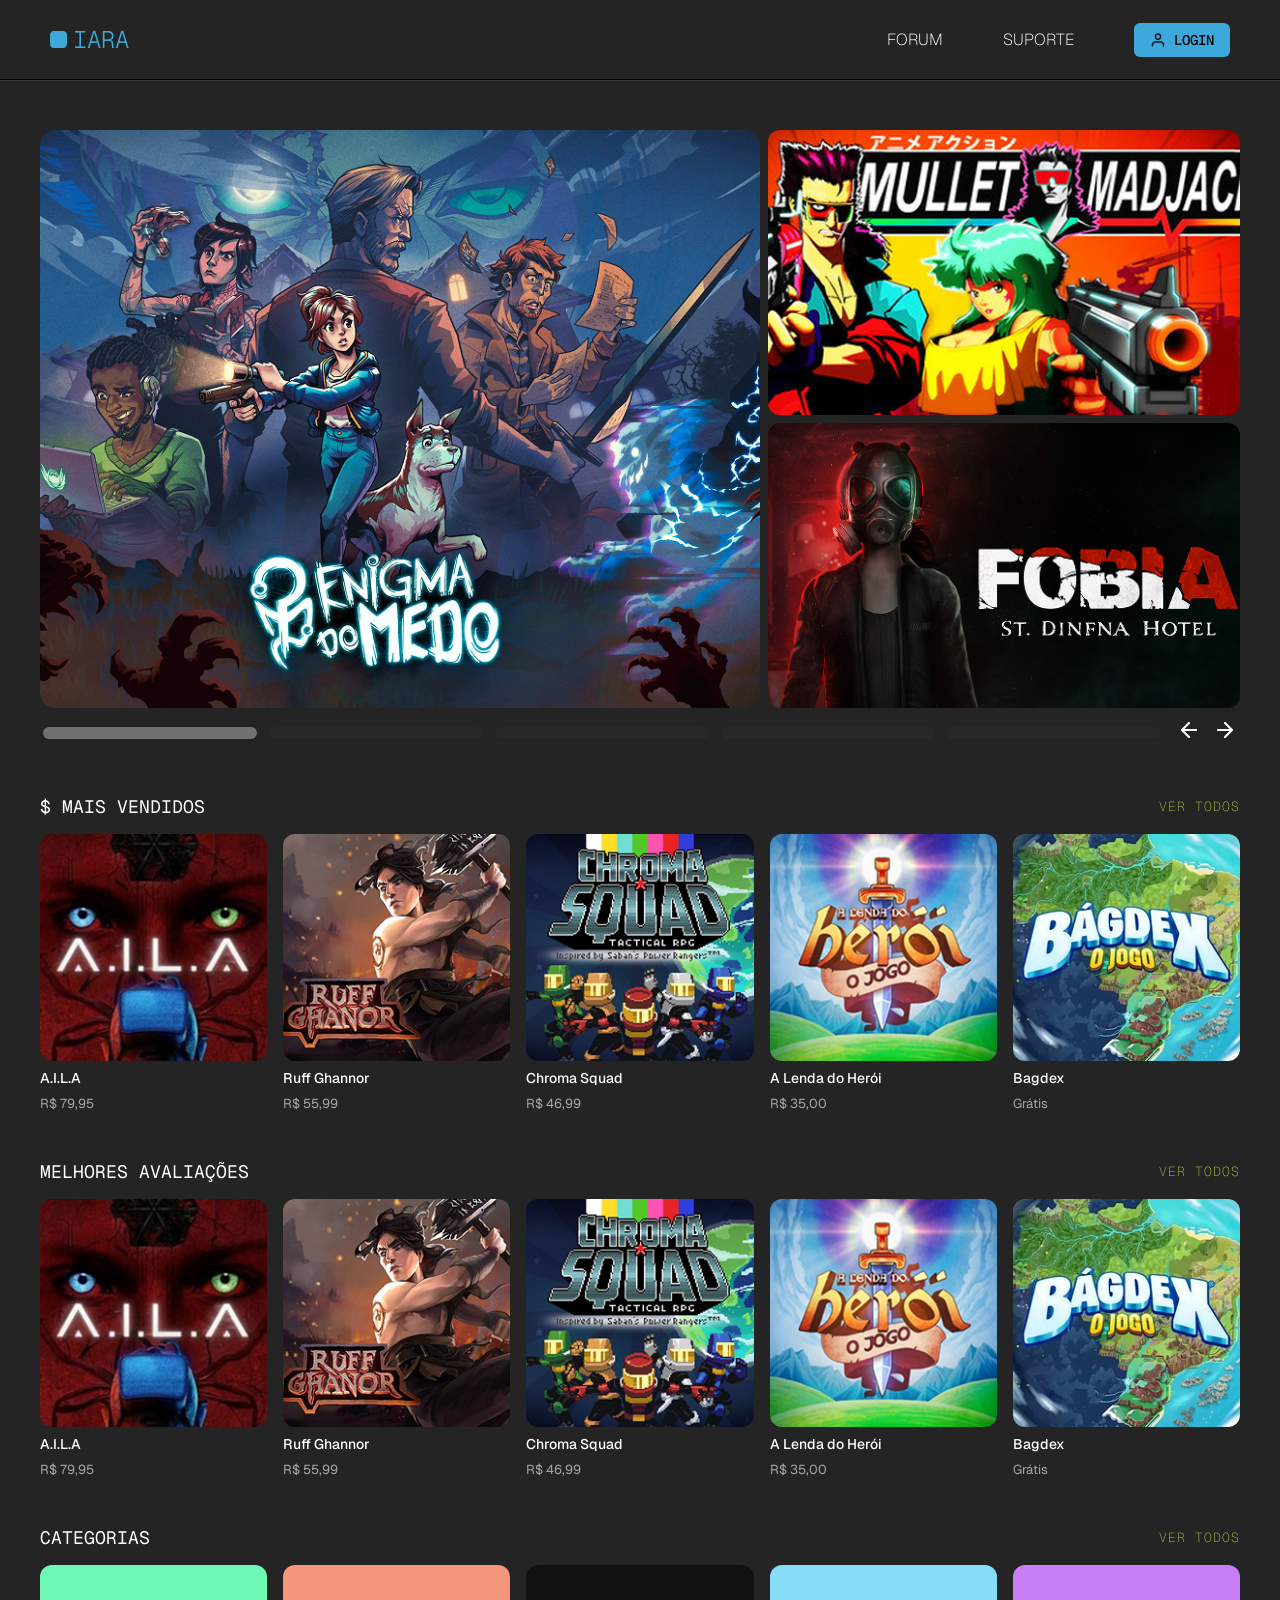
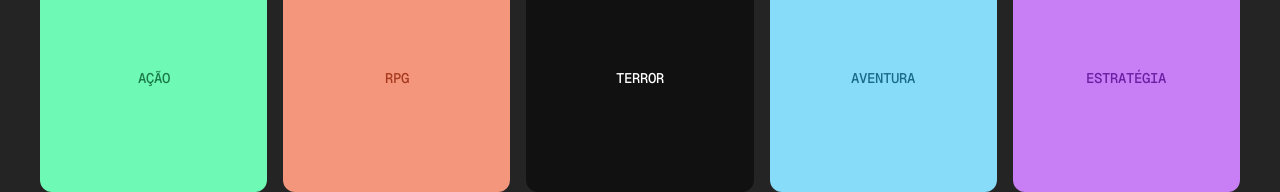
==== IARA Games/index.html @ 6a042111 "entrega fase 1" ====
<!DOCTYPE html>
<html lang="en">
<head>
    <meta charset="UTF-8">
    <meta name="viewport" content="width=device-width, initial-scale=1.0">
    
    <link rel="preconnect" href="https://fonts.googleapis.com">
    <link rel="preconnect" href="https://fonts.gstatic.com" crossorigin>
    <link href="https://fonts.googleapis.com/css2?family=Geist+Mono:wght@100..900&family=Geist:wght@100..900&display=swap" rel="stylesheet">

    <link rel="stylesheet" href="./style.css">

    <title>Iara Games</title>
</head>
<body>  
    <header class="header">
        <div class="logo">
            <img src="./images/logo-iara-v1.png" alt="Logo Iara Games">
            <h1>IARA</h1>
        </div>
            
        <div class="links">
        <a href="./em-construcao.html">Forum</a>
        <a href="./em-construcao.html">Suporte</a>
        <a href="./em-construcao.html" class="btn-login">
            <img src="./images/icons/icon-user.png" alt="Login">
            Login
        </a>
</div>
    </header>
    
    <div class="hero-banner">
        <img src="./images/image50.png" alt="Enigma do Medo" class="hero-main">

        <div class="hero-side">
            <img src="./images/image25-1.png" alt="Mullet MadJack" class="hero-thumb">
            <img src="./images/image25-2.png.png" alt="Fobia - St. Dinfna Hotel" class="hero-thumb">
        </div>
    </div>

    <div class="banner-pagination">
        <div class="pagination-bar">
            <span class="bar-segment active"></span>
            <span class="bar-segment"></span>
            <span class="bar-segment"></span>
            <span class="bar-segment"></span>
            <span class="bar-segment"></span>
        </div>
        <div class="pagination-arrows">
            <button class="arrow">
                <img src="./images/icons/arrow_left.png" alt="Anterior">
            </button>
            <button class="arrow">
                <img src="./images/icons/arrow_right.png" alt="Próximo">
            </button>
        </div>
    </div>

    <section class="section-games">
        <div class="section-header">
            <h2 class="section-title">$ MAIS VENDIDOS</h2>
            <a href="./em-construcao.html" class="section-link">VER TODOS</a>
        </div>

        <div class="games-list">
            <div class="game-card">
                <img src="./images/aila.png" alt="A.I.L.A">
                <span class="game-name">A.I.L.A</span>
                <span class="game-price">R$ 79,95</span>
            </div>
            <div class="game-card">
                <img src="./images/ruff-ghannor.png" alt="Ruff Ghannor">
                <span class="game-name">Ruff Ghannor</span>
                <span class="game-price">R$ 55,99</span>
            </div>
            <div class="game-card">
                <img src="./images/chroma-squad.png" alt="Chroma Squad">
                <span class="game-name">Chroma Squad</span>
                <span class="game-price">R$ 46,99</span>
            </div>
            <div class="game-card">
                <img src="./images/lenda-heroi.png" alt="A Lenda do Herói">
                <span class="game-name">A Lenda do Herói</span>
                <span class="game-price">R$ 35,00</span>
            </div>
            <div class="game-card">
                <img src="./images/bagdex.png" alt="Bagdex">
                <span class="game-name">Bagdex</span>
                <span class="game-price">Grátis</span>
            </div>
        </div>
    </section>

    <section class="section-games">
        <div class="section-header">
            <h2 class="section-title">MELHORES AVALIAÇÕES</h2>
            <a href="./em-construcao.html" class="section-link">VER TODOS</a>
        </div>

        <div class="games-list">
            <div class="game-card">
                <img src="./images/aila.png" alt="A.I.L.A">
                <span class="game-name">A.I.L.A</span>
                <span class="game-price">R$ 79,95</span>
            </div>
            <div class="game-card">
                <img src="./images/ruff-ghannor.png" alt="Ruff Ghannor">
                <span class="game-name">Ruff Ghannor</span>
                <span class="game-price">R$ 55,99</span>
            </div>
            <div class="game-card">
                <img src="./images/chroma-squad.png" alt="Chroma Squad">
                <span class="game-name">Chroma Squad</span>
                <span class="game-price">R$ 46,99</span>
            </div>
            <div class="game-card">
                <img src="./images/lenda-heroi.png" alt="A Lenda do Herói">
                <span class="game-name">A Lenda do Herói</span>
                <span class="game-price">R$ 35,00</span>
            </div>
            <div class="game-card">
                <img src="./images/bagdex.png" alt="Bagdex">
                <span class="game-name">Bagdex</span>
                <span class="game-price">Grátis</span>
            </div>
        </div>
    </section>

    <section class="section-games section-categories">
    <div class="section-header">
        <h2 class="section-title">CATEGORIAS</h2>
        <a href="./em-construcao.html" class="section-link">VER TODOS</a>
    </div>

    <div class="games-list">
        <div class="category-card" style="background-color: #6EFAB4;">
            <span style="color: #1A7A4A;">AÇÃO</span>
        </div>
        <div class="category-card" style="background-color: #F4967C;">
            <span style="color: #A63A1E;">RPG</span>
        </div>
        <div class="category-card" style="background-color: #111111;">
            <span style="color: #ffffff;">TERROR</span>
        </div>
        <div class="category-card" style="background-color: #87DCFA;">
            <span style="color: #1A6A8A;">AVENTURA</span>
        </div>
        <div class="category-card" style="background-color: #C87EF5;">
            <span style="color: #6A1FA3;">ESTRATÉGIA</span>
        </div>
    </div>
</section>
</body>
</html>
---- IARA Games/style.css ----
:root {
    --color-background:#242424;
    --color-text:#ffffff;
    --color-iara-blue:#3EA8DA;
    --color-iara-yellow:#E2FD4A;
}

/* reset */
* {
    margin: 0;
    padding: 0;
    box-sizing: border-box;
    font-family: "Geist", sans-serif;
    background-color: var(--color-background);
}

button {
    all: unset;
    cursor: pointer;
}
h1, h2, h3, h4{
    font-family: "Geist Mono", monospace;
    font-weight: 300;
}

a {
    text-decoration: none;
    color: var(--color-text);
    text-transform: uppercase;
    font-weight: 200;
}

ul, ol {list-style: none;}

.header{
    height: 80px;
    width: 100%;
    display: flex;
    align-items: center;
    justify-content: space-between;
    padding-inline: 50px;
    border-bottom: 1px solid #000;
    box-shadow: 0 1px 0 0 rgba(255, 255, 255, 0.1);
    z-index: 1;
    position: relative;
}

.logo {
    display: flex;
    align-items: center;
    justify-content: space-between;
    color: var(--color-iara-blue);
    font-size: 12px;
}

.logo img {
    padding-right: 6px;
}

.links {
    display: flex;
    align-items: center;
    gap: 60px; 
}

.btn-login {
    font-family: "Geist Mono", monospace;
    display: inline-flex;
    align-items: center;
    gap: 8px;
    background-color: var(--color-iara-blue);
    color: #000000;
    padding: 8px 16px;
    border-radius: 6px;
    font-size: 14px;
    font-weight: 500;
    text-transform: uppercase;
}

.btn-login img {
    background-color: transparent;
    width: 16px;
    height: 16px;
    display: block;
}

.hero-banner {
    width: 100%;
    max-width: 1200px;
    padding-top: 50px;
    margin: 0 auto;
    display: flex;
    justify-content: center;
    gap: 8px;
    padding-top: 50px;
}

.hero-main {
    width: 60%;
    object-fit: cover;
}

.hero-side {
    width: 40%;
    display: flex;
    flex-direction: column;
    gap: 8px;
}

.hero-thumb {
    width: 100%;
    height: 50%;
    object-fit: cover;
    border-radius: 12px;
}

.banner-pagination {
    width: 100%;
    max-width: 1200px;
    margin: 0 auto;
    display: flex;
    justify-content: center;
    margin-top: 10px;
}

.pagination-bar {
    display: flex;
    gap: 12px;
    align-items: center;
}

.bar-segment {
    width: 214px;
    height: 12px;
    border-radius: 58px;
    background-color: rgba(44, 44, 44, 0.58);
}

.bar-segment.active {
    background-color: #717171;
}

.pagination-arrows {
    padding-left: 16px;
    display: flex;
    gap: 12px;
}

.section-games {
    width: 100%;
    max-width: 1200px;
    margin: 48px auto 0;
}

.section-header {
    display: flex;
    align-items: center;
    justify-content: space-between;
    margin-bottom: 16px;
}

.section-title {
    font-family: "Geist Mono", monospace;
    font-size: 18px;
    font-weight: 400;
    color: var(--color-text);
}

.section-link {
    font-family: "Geist Mono", monospace;
    font-weight: 100;
    font-size: 13px;
    letter-spacing: 1px;
    color: var(--color-iara-yellow);
    text-transform: uppercase;
}

.games-list {
    display: flex;
    gap: 16px;
}

.game-card {
    flex: 1;
    display: flex;
    flex-direction: column;
    gap: 8px;
    cursor: pointer;
}

.game-card img {
    width: 100%;
    aspect-ratio: 1/1; /* imagem quadrada */
    object-fit: cover;
    border-radius: 12px;
}

.game-name {
    font-size: 14px;
    color: var(--color-text);
    font-weight: 500;
}

.game-price {
    font-size: 13px;
    color: rgba(255, 255, 255, 0.6);
}

.category-card {
    flex: 1;
    aspect-ratio: 1/1;
    border-radius: 12px;
    display: flex;
    align-items: center;
    justify-content: center;
    cursor: pointer;
}

.category-card span {
    font-family: "Geist Mono", monospace;
    font-size: 14px;
    font-weight: 500;
    text-transform: uppercase;
    background-color: transparent; /* herda o fundo do card */
}
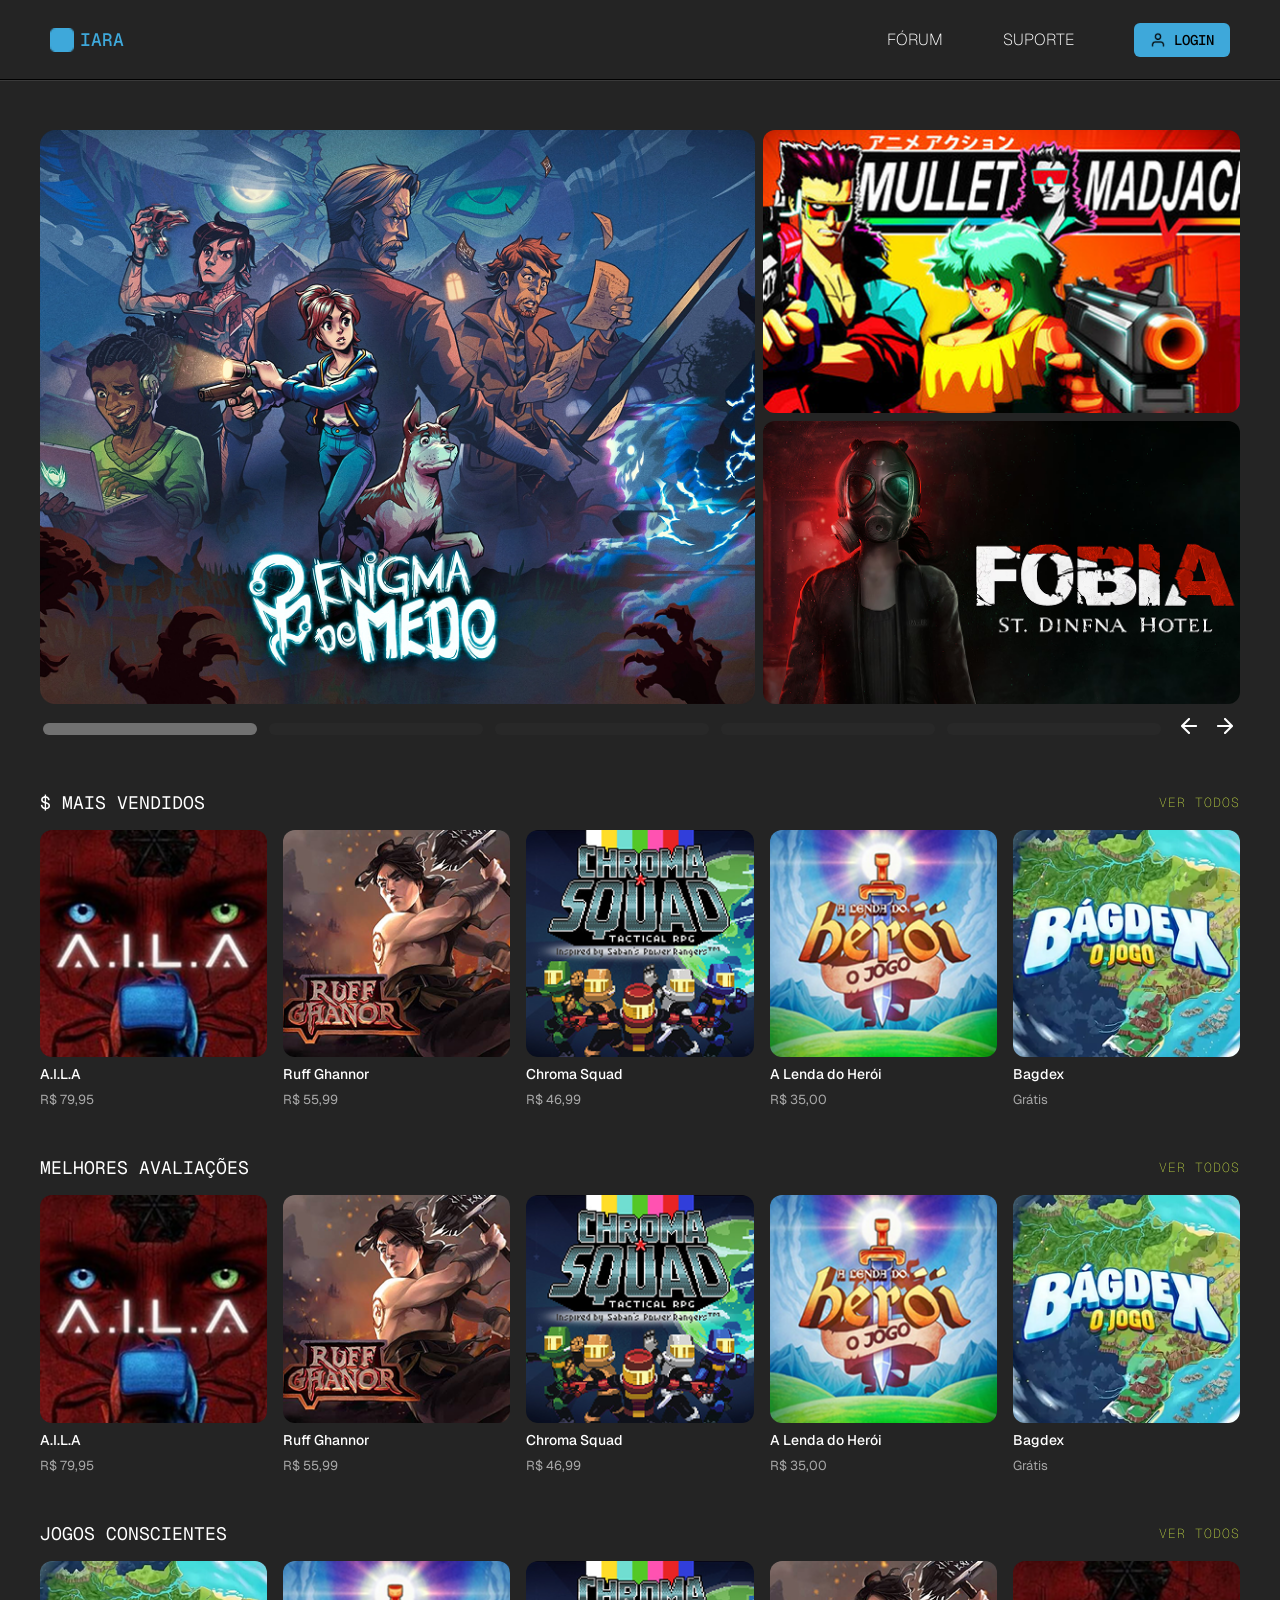
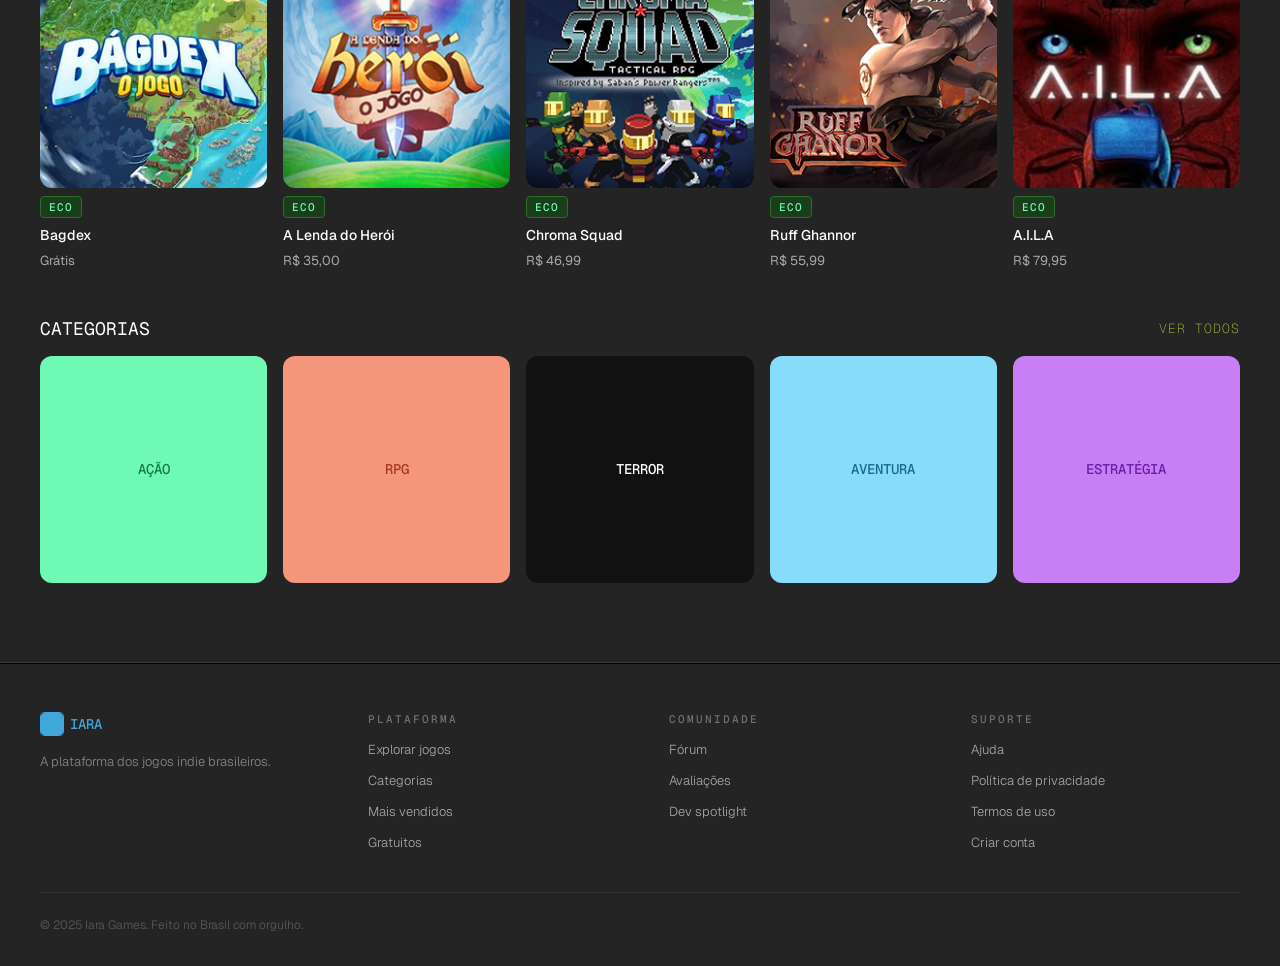
==== commit 06c3e37f: "Sprint 2" ====
--- a/IARA Games/index.html
+++ b/IARA Games/index.html
@@ -1,154 +1,305 @@
 <!DOCTYPE html>
-<html lang="en">
+<html lang="pt-BR">
 <head>
     <meta charset="UTF-8">
     <meta name="viewport" content="width=device-width, initial-scale=1.0">
-    
+    <meta name="description" content="Iara Games — plataforma de jogos indie brasileiros. Descubra, compre e apoie desenvolvedores nacionais.">
+
     <link rel="preconnect" href="https://fonts.googleapis.com">
     <link rel="preconnect" href="https://fonts.gstatic.com" crossorigin>
     <link href="https://fonts.googleapis.com/css2?family=Geist+Mono:wght@100..900&family=Geist:wght@100..900&display=swap" rel="stylesheet">
 
     <link rel="stylesheet" href="./style.css">
 
-    <title>Iara Games</title>
+    <title>Iara Games — Jogos Indie Brasileiros</title>
 </head>
-<body>  
-    <header class="header">
-        <div class="logo">
-            <img src="./images/logo-iara-v1.png" alt="Logo Iara Games">
-            <h1>IARA</h1>
+<body>
+
+    <!-- CABEÇALHO -->
+    <header class="header" role="banner">
+        <a href="./index.html" class="logo" aria-label="Iara Games — página inicial">
+            <img src="./images/logo-iara-v1.png" alt="Logo Iara Games" width="24" height="24">
+            <span>IARA</span>
+        </a>
+
+        <nav class="links" aria-label="Navegação principal">
+            <ul>
+                <li><a href="./em-construcao.html">Fórum</a></li>
+                <li><a href="./em-construcao.html">Suporte</a></li>
+            </ul>
+            <a href="./login.html" class="btn-login" aria-label="Fazer login ou criar conta">
+                <img src="./images/icons/icon-user.png" alt="" aria-hidden="true" width="16" height="16">
+                Login
+            </a>
+        </nav>
+    </header>
+
+    <!-- CONTEÚDO PRINCIPAL -->
+    <main id="conteudo-principal">
+
+        <!-- BANNER HERO -->
+        <section class="hero-banner" aria-label="Jogos em destaque">
+            <figure class="hero-main">
+                <img src="./images/image50.png" alt="O Enigma do Medo — jogo de aventura e mistério brasileiro">
+            </figure>
+
+            <div class="hero-side" role="group" aria-label="Outros destaques">
+                <figure class="hero-thumb-wrapper">
+                    <img src="./images/image25-1.png" alt="Mullet MadJack — jogo de ação estilo anime" class="hero-thumb">
+                </figure>
+                <figure class="hero-thumb-wrapper">
+                    <img src="./images/fobia.png" alt="Fobia St. Dinfna Hotel — terror psicológico brasileiro" class="hero-thumb">
+                </figure>
+            </div>
+        </section>
+
+        <!-- PAGINAÇÃO DO BANNER -->
+        <div class="banner-pagination" role="group" aria-label="Navegação do banner">
+            <div class="pagination-bar" role="tablist" aria-label="Slides do banner">
+                <span class="bar-segment active" role="tab" aria-selected="true" aria-label="Slide 1"></span>
+                <span class="bar-segment" role="tab" aria-selected="false" aria-label="Slide 2"></span>
+                <span class="bar-segment" role="tab" aria-selected="false" aria-label="Slide 3"></span>
+                <span class="bar-segment" role="tab" aria-selected="false" aria-label="Slide 4"></span>
+                <span class="bar-segment" role="tab" aria-selected="false" aria-label="Slide 5"></span>
+            </div>
+            <div class="pagination-arrows">
+                <button class="arrow" aria-label="Slide anterior">
+                    <img src="./images/icons/arrow_left.png" alt="" aria-hidden="true">
+                </button>
+                <button class="arrow" aria-label="Próximo slide">
+                    <img src="./images/icons/arrow_right.png" alt="" aria-hidden="true">
+                </button>
+            </div>
         </div>
-            
-        <div class="links">
-        <a href="./em-construcao.html">Forum</a>
-        <a href="./em-construcao.html">Suporte</a>
-        <a href="./em-construcao.html" class="btn-login">
-            <img src="./images/icons/icon-user.png" alt="Login">
-            Login
-        </a>
-</div>
-    </header>
-    
-    <div class="hero-banner">
-        <img src="./images/image50.png" alt="Enigma do Medo" class="hero-main">
-
-        <div class="hero-side">
-            <img src="./images/image25-1.png" alt="Mullet MadJack" class="hero-thumb">
-            <img src="./images/image25-2.png.png" alt="Fobia - St. Dinfna Hotel" class="hero-thumb">
+
+        <!-- SEÇÃO: MAIS VENDIDOS -->
+        <section class="section-games" aria-labelledby="titulo-mais-vendidos">
+            <div class="section-header">
+                <h2 class="section-title" id="titulo-mais-vendidos">$ MAIS VENDIDOS</h2>
+                <a href="./em-construcao.html" class="section-link" aria-label="Ver todos os jogos mais vendidos">VER TODOS</a>
+            </div>
+
+            <ul class="games-list" role="list">
+                <li class="game-card">
+                    <a href="./em-construcao.html" aria-label="A.I.L.A — R$ 79,95">
+                        <img src="./images/aila.png" alt="Capa do jogo A.I.L.A">
+                        <span class="game-name">A.I.L.A</span>
+                        <span class="game-price">R$ 79,95</span>
+                    </a>
+                </li>
+                <li class="game-card">
+                    <a href="./em-construcao.html" aria-label="Ruff Ghannor — R$ 55,99">
+                        <img src="./images/ruff-ghannor.png" alt="Capa do jogo Ruff Ghannor">
+                        <span class="game-name">Ruff Ghannor</span>
+                        <span class="game-price">R$ 55,99</span>
+                    </a>
+                </li>
+                <li class="game-card">
+                    <a href="./em-construcao.html" aria-label="Chroma Squad — R$ 46,99">
+                        <img src="./images/chroma-squad.png" alt="Capa do jogo Chroma Squad">
+                        <span class="game-name">Chroma Squad</span>
+                        <span class="game-price">R$ 46,99</span>
+                    </a>
+                </li>
+                <li class="game-card">
+                    <a href="./em-construcao.html" aria-label="A Lenda do Herói — R$ 35,00">
+                        <img src="./images/lenda-heroi.png" alt="Capa do jogo A Lenda do Herói">
+                        <span class="game-name">A Lenda do Herói</span>
+                        <span class="game-price">R$ 35,00</span>
+                    </a>
+                </li>
+                <li class="game-card">
+                    <a href="./em-construcao.html" aria-label="Bagdex — Grátis">
+                        <img src="./images/bagdex.png" alt="Capa do jogo Bagdex">
+                        <span class="game-name">Bagdex</span>
+                        <span class="game-price">Grátis</span>
+                    </a>
+                </li>
+            </ul>
+        </section>
+
+        <!-- SEÇÃO: MELHORES AVALIAÇÕES -->
+        <section class="section-games" aria-labelledby="titulo-melhores">
+            <div class="section-header">
+                <h2 class="section-title" id="titulo-melhores">MELHORES AVALIAÇÕES</h2>
+                <a href="./em-construcao.html" class="section-link" aria-label="Ver todos os jogos com melhores avaliações">VER TODOS</a>
+            </div>
+
+            <ul class="games-list" role="list">
+                <li class="game-card">
+                    <a href="./em-construcao.html" aria-label="A.I.L.A — R$ 79,95">
+                        <img src="./images/aila.png" alt="Capa do jogo A.I.L.A">
+                        <span class="game-name">A.I.L.A</span>
+                        <span class="game-price">R$ 79,95</span>
+                    </a>
+                </li>
+                <li class="game-card">
+                    <a href="./em-construcao.html" aria-label="Ruff Ghannor — R$ 55,99">
+                        <img src="./images/ruff-ghannor.png" alt="Capa do jogo Ruff Ghannor">
+                        <span class="game-name">Ruff Ghannor</span>
+                        <span class="game-price">R$ 55,99</span>
+                    </a>
+                </li>
+                <li class="game-card">
+                    <a href="./em-construcao.html" aria-label="Chroma Squad — R$ 46,99">
+                        <img src="./images/chroma-squad.png" alt="Capa do jogo Chroma Squad">
+                        <span class="game-name">Chroma Squad</span>
+                        <span class="game-price">R$ 46,99</span>
+                    </a>
+                </li>
+                <li class="game-card">
+                    <a href="./em-construcao.html" aria-label="A Lenda do Herói — R$ 35,00">
+                        <img src="./images/lenda-heroi.png" alt="Capa do jogo A Lenda do Herói">
+                        <span class="game-name">A Lenda do Herói</span>
+                        <span class="game-price">R$ 35,00</span>
+                    </a>
+                </li>
+                <li class="game-card">
+                    <a href="./em-construcao.html" aria-label="Bagdex — Grátis">
+                        <img src="./images/bagdex.png" alt="Capa do jogo Bagdex">
+                        <span class="game-name">Bagdex</span>
+                        <span class="game-price">Grátis</span>
+                    </a>
+                </li>
+            </ul>
+        </section>
+
+        <!-- SEÇÃO: JOGOS CONSCIENTES -->
+        <section class="section-games" aria-labelledby="titulo-conscientes">
+            <div class="section-header">
+                <h2 class="section-title" id="titulo-conscientes">JOGOS CONSCIENTES</h2>
+                <a href="./em-construcao.html" class="section-link" aria-label="Ver todos os jogos conscientes">VER TODOS</a>
+            </div>
+
+            <ul class="games-list" role="list">
+                <li class="game-card">
+                    <a href="./em-construcao.html" aria-label="Bagdex — Grátis">
+                        <img src="./images/bagdex.png" alt="Capa do jogo Bagdex">
+                        <span class="eco-badge" aria-label="Jogo com temática ambiental">Eco</span>
+                        <span class="game-name">Bagdex</span>
+                        <span class="game-price">Grátis</span>
+                    </a>
+                </li>
+                <li class="game-card">
+                    <a href="./em-construcao.html" aria-label="A Lenda do Herói — R$ 35,00">
+                        <img src="./images/lenda-heroi.png" alt="Capa do jogo A Lenda do Herói">
+                        <span class="eco-badge" aria-label="Jogo com temática ambiental">Eco</span>
+                        <span class="game-name">A Lenda do Herói</span>
+                        <span class="game-price">R$ 35,00</span>
+                    </a>
+                </li>
+                <li class="game-card">
+                    <a href="./em-construcao.html" aria-label="Chroma Squad — R$ 46,99">
+                        <img src="./images/chroma-squad.png" alt="Capa do jogo Chroma Squad">
+                        <span class="eco-badge" aria-label="Jogo com temática ambiental">Eco</span>
+                        <span class="game-name">Chroma Squad</span>
+                        <span class="game-price">R$ 46,99</span>
+                    </a>
+                </li>
+                <li class="game-card">
+                    <a href="./em-construcao.html" aria-label="Ruff Ghannor — R$ 55,99">
+                        <img src="./images/ruff-ghannor.png" alt="Capa do jogo Ruff Ghannor">
+                        <span class="eco-badge" aria-label="Jogo com temática ambiental">Eco</span>
+                        <span class="game-name">Ruff Ghannor</span>
+                        <span class="game-price">R$ 55,99</span>
+                    </a>
+                </li>
+                <li class="game-card">
+                    <a href="./em-construcao.html" aria-label="A.I.L.A — R$ 79,95">
+                        <img src="./images/aila.png" alt="Capa do jogo A.I.L.A">
+                        <span class="eco-badge" aria-label="Jogo com temática ambiental">Eco</span>
+                        <span class="game-name">A.I.L.A</span>
+                        <span class="game-price">R$ 79,95</span>
+                    </a>
+                </li>
+            </ul>
+        </section>
+
+        <!-- SEÇÃO: CATEGORIAS -->
+        <section class="section-games section-categories" aria-labelledby="titulo-categorias">
+            <div class="section-header">
+                <h2 class="section-title" id="titulo-categorias">CATEGORIAS</h2>
+                <a href="./em-construcao.html" class="section-link" aria-label="Ver todas as categorias">VER TODOS</a>
+            </div>
+
+            <ul class="games-list" role="list">
+                <li class="category-card" style="background-color: #6EFAB4;">
+                    <a href="./em-construcao.html" aria-label="Jogos de Ação">
+                        <span style="color: #1A7A4A;">AÇÃO</span>
+                    </a>
+                </li>
+                <li class="category-card" style="background-color: #F4967C;">
+                    <a href="./em-construcao.html" aria-label="Jogos de RPG">
+                        <span style="color: #A63A1E;">RPG</span>
+                    </a>
+                </li>
+                <li class="category-card" style="background-color: #111111;">
+                    <a href="./em-construcao.html" aria-label="Jogos de Terror">
+                        <span style="color: #ffffff;">TERROR</span>
+                    </a>
+                </li>
+                <li class="category-card" style="background-color: #87DCFA;">
+                    <a href="./em-construcao.html" aria-label="Jogos de Aventura">
+                        <span style="color: #1A6A8A;">AVENTURA</span>
+                    </a>
+                </li>
+                <li class="category-card" style="background-color: #C87EF5;">
+                    <a href="./em-construcao.html" aria-label="Jogos de Estratégia">
+                        <span style="color: #6A1FA3;">ESTRATÉGIA</span>
+                    </a>
+                </li>
+            </ul>
+        </section>
+
+    </main>
+
+    <!-- RODAPÉ -->
+    <footer class="footer" role="contentinfo">
+        <div class="footer-inner">
+
+            <div class="footer-brand">
+                <a href="./index.html" class="logo footer-logo" aria-label="Iara Games — voltar ao início">
+                    <img src="./images/logo-iara-v1.png" alt="Logo Iara Games" width="24" height="24">
+                    <span>IARA</span>
+                </a>
+                <p class="footer-tagline">A plataforma dos jogos indie brasileiros.</p>
+            </div>
+
+            <nav class="footer-nav" aria-label="Links do rodapé">
+                <div class="footer-col">
+                    <h3 class="footer-col-title">Plataforma</h3>
+                    <ul>
+                        <li><a href="./em-construcao.html">Explorar jogos</a></li>
+                        <li><a href="./em-construcao.html">Categorias</a></li>
+                        <li><a href="./em-construcao.html">Mais vendidos</a></li>
+                        <li><a href="./em-construcao.html">Gratuitos</a></li>
+                    </ul>
+                </div>
+                <div class="footer-col">
+                    <h3 class="footer-col-title">Comunidade</h3>
+                    <ul>
+                        <li><a href="./em-construcao.html">Fórum</a></li>
+                        <li><a href="./em-construcao.html">Avaliações</a></li>
+                        <li><a href="./em-construcao.html">Dev spotlight</a></li>
+                    </ul>
+                </div>
+                <div class="footer-col">
+                    <h3 class="footer-col-title">Suporte</h3>
+                    <ul>
+                        <li><a href="./em-construcao.html">Ajuda</a></li>
+                        <li><a href="./em-construcao.html">Política de privacidade</a></li>
+                        <li><a href="./em-construcao.html">Termos de uso</a></li>
+                        <li><a href="./cadastro.html">Criar conta</a></li>
+                    </ul>
+                </div>
+            </nav>
+
         </div>
-    </div>
-
-    <div class="banner-pagination">
-        <div class="pagination-bar">
-            <span class="bar-segment active"></span>
-            <span class="bar-segment"></span>
-            <span class="bar-segment"></span>
-            <span class="bar-segment"></span>
-            <span class="bar-segment"></span>
+
+        <div class="footer-bottom">
+            <small>&copy; 2025 Iara Games. Feito no Brasil com orgulho.</small>
         </div>
-        <div class="pagination-arrows">
-            <button class="arrow">
-                <img src="./images/icons/arrow_left.png" alt="Anterior">
-            </button>
-            <button class="arrow">
-                <img src="./images/icons/arrow_right.png" alt="Próximo">
-            </button>
-        </div>
-    </div>
-
-    <section class="section-games">
-        <div class="section-header">
-            <h2 class="section-title">$ MAIS VENDIDOS</h2>
-            <a href="./em-construcao.html" class="section-link">VER TODOS</a>
-        </div>
-
-        <div class="games-list">
-            <div class="game-card">
-                <img src="./images/aila.png" alt="A.I.L.A">
-                <span class="game-name">A.I.L.A</span>
-                <span class="game-price">R$ 79,95</span>
-            </div>
-            <div class="game-card">
-                <img src="./images/ruff-ghannor.png" alt="Ruff Ghannor">
-                <span class="game-name">Ruff Ghannor</span>
-                <span class="game-price">R$ 55,99</span>
-            </div>
-            <div class="game-card">
-                <img src="./images/chroma-squad.png" alt="Chroma Squad">
-                <span class="game-name">Chroma Squad</span>
-                <span class="game-price">R$ 46,99</span>
-            </div>
-            <div class="game-card">
-                <img src="./images/lenda-heroi.png" alt="A Lenda do Herói">
-                <span class="game-name">A Lenda do Herói</span>
-                <span class="game-price">R$ 35,00</span>
-            </div>
-            <div class="game-card">
-                <img src="./images/bagdex.png" alt="Bagdex">
-                <span class="game-name">Bagdex</span>
-                <span class="game-price">Grátis</span>
-            </div>
-        </div>
-    </section>
-
-    <section class="section-games">
-        <div class="section-header">
-            <h2 class="section-title">MELHORES AVALIAÇÕES</h2>
-            <a href="./em-construcao.html" class="section-link">VER TODOS</a>
-        </div>
-
-        <div class="games-list">
-            <div class="game-card">
-                <img src="./images/aila.png" alt="A.I.L.A">
-                <span class="game-name">A.I.L.A</span>
-                <span class="game-price">R$ 79,95</span>
-            </div>
-            <div class="game-card">
-                <img src="./images/ruff-ghannor.png" alt="Ruff Ghannor">
-                <span class="game-name">Ruff Ghannor</span>
-                <span class="game-price">R$ 55,99</span>
-            </div>
-            <div class="game-card">
-                <img src="./images/chroma-squad.png" alt="Chroma Squad">
-                <span class="game-name">Chroma Squad</span>
-                <span class="game-price">R$ 46,99</span>
-            </div>
-            <div class="game-card">
-                <img src="./images/lenda-heroi.png" alt="A Lenda do Herói">
-                <span class="game-name">A Lenda do Herói</span>
-                <span class="game-price">R$ 35,00</span>
-            </div>
-            <div class="game-card">
-                <img src="./images/bagdex.png" alt="Bagdex">
-                <span class="game-name">Bagdex</span>
-                <span class="game-price">Grátis</span>
-            </div>
-        </div>
-    </section>
-
-    <section class="section-games section-categories">
-    <div class="section-header">
-        <h2 class="section-title">CATEGORIAS</h2>
-        <a href="./em-construcao.html" class="section-link">VER TODOS</a>
-    </div>
-
-    <div class="games-list">
-        <div class="category-card" style="background-color: #6EFAB4;">
-            <span style="color: #1A7A4A;">AÇÃO</span>
-        </div>
-        <div class="category-card" style="background-color: #F4967C;">
-            <span style="color: #A63A1E;">RPG</span>
-        </div>
-        <div class="category-card" style="background-color: #111111;">
-            <span style="color: #ffffff;">TERROR</span>
-        </div>
-        <div class="category-card" style="background-color: #87DCFA;">
-            <span style="color: #1A6A8A;">AVENTURA</span>
-        </div>
-        <div class="category-card" style="background-color: #C87EF5;">
-            <span style="color: #6A1FA3;">ESTRATÉGIA</span>
-        </div>
-    </div>
-</section>
+    </footer>
+
 </body>
-</html>+</html>
--- a/IARA Games/style.css
+++ b/IARA Games/style.css
@@ -1,8 +1,8 @@
 :root {
-    --color-background:#242424;
-    --color-text:#ffffff;
-    --color-iara-blue:#3EA8DA;
-    --color-iara-yellow:#E2FD4A;
+    --color-background: #242424;
+    --color-text: #ffffff;
+    --color-iara-blue: #3EA8DA;
+    --color-iara-yellow: #E2FD4A;
 }
 
 /* reset */
@@ -18,7 +18,8 @@
     all: unset;
     cursor: pointer;
 }
-h1, h2, h3, h4{
+
+h1, h2, h3, h4 {
     font-family: "Geist Mono", monospace;
     font-weight: 300;
 }
@@ -30,9 +31,12 @@
     font-weight: 200;
 }
 
-ul, ol {list-style: none;}
-
-.header{
+ul, ol {
+    list-style: none;
+}
+
+/* ─── HEADER ─── */
+.header {
     height: 80px;
     width: 100%;
     display: flex;
@@ -48,19 +52,31 @@
 .logo {
     display: flex;
     align-items: center;
-    justify-content: space-between;
+    gap: 6px;
     color: var(--color-iara-blue);
-    font-size: 12px;
+    font-family: "Geist Mono", monospace;
+    font-size: 18px;
+    text-transform: uppercase;
+    font-weight: 500;
 }
 
 .logo img {
-    padding-right: 6px;
+    background-color: transparent;
+}
+
+.logo span {
+    font-family: "Geist Mono", monospace;
 }
 
 .links {
     display: flex;
     align-items: center;
-    gap: 60px; 
+    gap: 60px;
+}
+
+.links ul {
+    display: flex;
+    gap: 60px;
 }
 
 .btn-login {
@@ -84,6 +100,7 @@
     display: block;
 }
 
+/* ─── HERO BANNER ─── */
 .hero-banner {
     width: 100%;
     max-width: 1200px;
@@ -92,12 +109,17 @@
     display: flex;
     justify-content: center;
     gap: 8px;
-    padding-top: 50px;
 }
 
 .hero-main {
     width: 60%;
+}
+
+.hero-main img {
+    width: 100%;
+    height: 100%;
     object-fit: cover;
+    display: block;
 }
 
 .hero-side {
@@ -107,20 +129,26 @@
     gap: 8px;
 }
 
+.hero-thumb-wrapper {
+    width: 100%;
+    height: 50%;
+}
+
 .hero-thumb {
     width: 100%;
-    height: 50%;
+    height: 100%;
     object-fit: cover;
     border-radius: 12px;
-}
-
+    display: block;
+}
+
+/* ─── PAGINAÇÃO ─── */
 .banner-pagination {
     width: 100%;
     max-width: 1200px;
-    margin: 0 auto;
+    margin: 10px auto 0;
     display: flex;
     justify-content: center;
-    margin-top: 10px;
 }
 
 .pagination-bar {
@@ -134,6 +162,7 @@
     height: 12px;
     border-radius: 58px;
     background-color: rgba(44, 44, 44, 0.58);
+    cursor: pointer;
 }
 
 .bar-segment.active {
@@ -146,6 +175,7 @@
     gap: 12px;
 }
 
+/* ─── SEÇÕES DE JOGOS ─── */
 .section-games {
     width: 100%;
     max-width: 1200px;
@@ -180,35 +210,64 @@
     gap: 16px;
 }
 
+/* ─── CARD DE JOGO ─── */
 .game-card {
     flex: 1;
+    cursor: pointer;
+}
+
+.game-card a {
     display: flex;
     flex-direction: column;
     gap: 8px;
-    cursor: pointer;
+    text-transform: none;
+    font-weight: 400;
 }
 
 .game-card img {
     width: 100%;
-    aspect-ratio: 1/1; /* imagem quadrada */
+    aspect-ratio: 1 / 1;
     object-fit: cover;
     border-radius: 12px;
+    display: block;
+    background-color: transparent;
 }
 
 .game-name {
     font-size: 14px;
     color: var(--color-text);
     font-weight: 500;
+    background-color: transparent;
 }
 
 .game-price {
     font-size: 13px;
     color: rgba(255, 255, 255, 0.6);
-}
-
+    background-color: transparent;
+}
+
+/* ─── SELO ECO ─── */
+.eco-badge {
+    display: inline-flex;
+    align-items: center;
+    gap: 4px;
+    background-color: #1a3d1a;
+    color: #6efab4;
+    font-family: "Geist Mono", monospace;
+    font-size: 11px;
+    font-weight: 500;
+    text-transform: uppercase;
+    letter-spacing: 1px;
+    padding: 3px 8px;
+    border-radius: 4px;
+    border: 1px solid #2d6e2d;
+    width: fit-content;
+}
+
+/* ─── CATEGORIAS ─── */
 .category-card {
     flex: 1;
-    aspect-ratio: 1/1;
+    aspect-ratio: 1 / 1;
     border-radius: 12px;
     display: flex;
     align-items: center;
@@ -216,10 +275,110 @@
     cursor: pointer;
 }
 
+.category-card a {
+    display: flex;
+    align-items: center;
+    justify-content: center;
+    width: 100%;
+    height: 100%;
+    background-color: transparent;
+}
+
 .category-card span {
     font-family: "Geist Mono", monospace;
     font-size: 14px;
     font-weight: 500;
     text-transform: uppercase;
-    background-color: transparent; /* herda o fundo do card */
-}+    background-color: transparent;
+}
+
+/* ─── FOOTER ─── */
+.footer {
+    margin-top: 80px;
+    border-top: 1px solid #000;
+    box-shadow: 0 -1px 0 0 rgba(255, 255, 255, 0.1);
+}
+
+.footer-inner {
+    width: 100%;
+    max-width: 1200px;
+    margin: 0 auto;
+    padding: 48px 0 40px;
+    display: grid;
+    grid-template-columns: 280px 1fr;
+    gap: 48px;
+}
+
+.footer-brand {
+    display: flex;
+    flex-direction: column;
+    gap: 16px;
+}
+
+.footer-logo {
+    font-size: 14px;
+}
+
+.footer-tagline {
+    font-size: 13px;
+    color: rgba(255, 255, 255, 0.45);
+    text-transform: none;
+    font-weight: 300;
+    line-height: 1.5;
+    background-color: transparent;
+}
+
+.footer-nav {
+    display: grid;
+    grid-template-columns: repeat(3, 1fr);
+    gap: 32px;
+}
+
+.footer-col {
+    display: flex;
+    flex-direction: column;
+    gap: 12px;
+}
+
+.footer-col-title {
+    font-family: "Geist Mono", monospace;
+    font-size: 11px;
+    font-weight: 500;
+    color: rgba(255, 255, 255, 0.35);
+    text-transform: uppercase;
+    letter-spacing: 2px;
+    background-color: transparent;
+}
+
+.footer-col ul {
+    display: flex;
+    flex-direction: column;
+    gap: 10px;
+}
+
+.footer-col a {
+    font-size: 13px;
+    color: rgba(255, 255, 255, 0.6);
+    font-weight: 300;
+    text-transform: none;
+    transition: color 0.15s;
+}
+
+.footer-col a:hover {
+    color: var(--color-text);
+}
+
+.footer-bottom {
+    width: 100%;
+    max-width: 1200px;
+    margin: 0 auto;
+    padding: 20px 0 32px;
+    border-top: 1px solid rgba(255, 255, 255, 0.06);
+}
+
+.footer-bottom small {
+    font-size: 12px;
+    color: rgba(255, 255, 255, 0.25);
+    font-weight: 300;
+    background-color: transparent;
+}
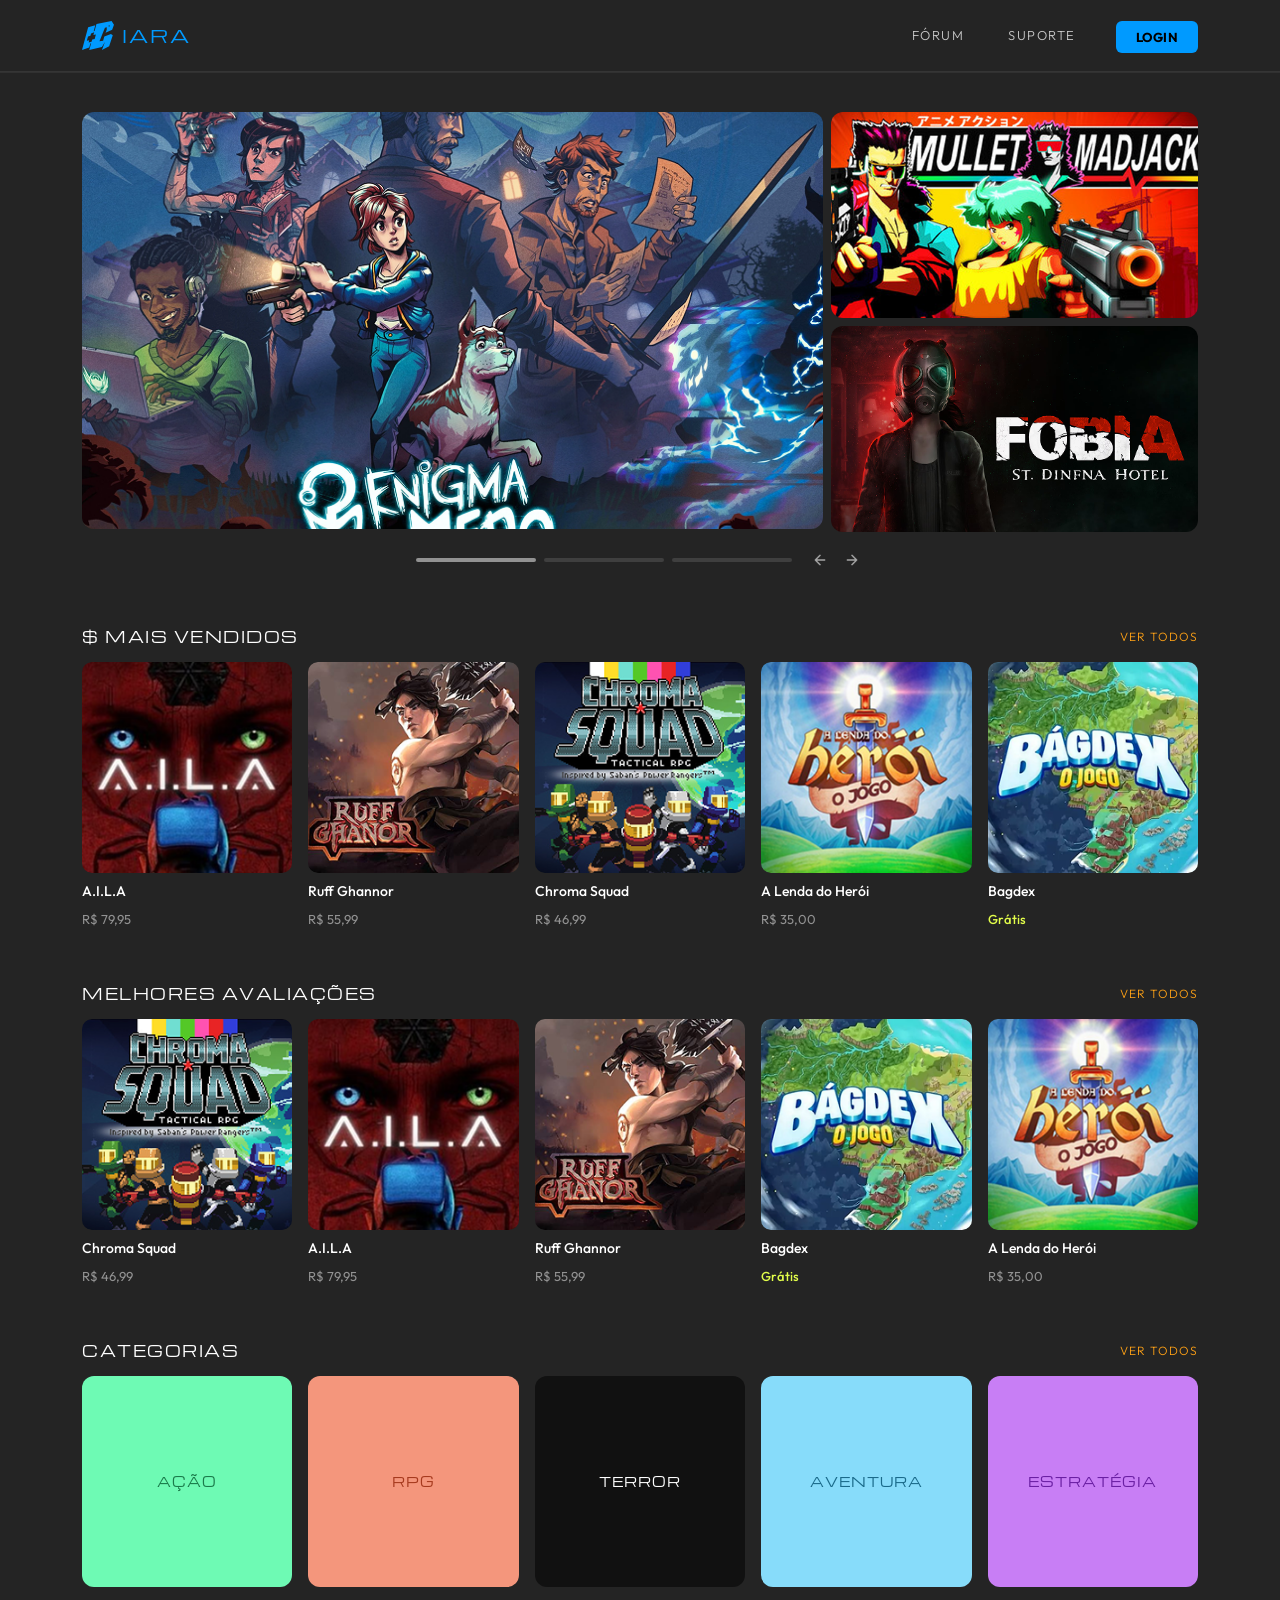
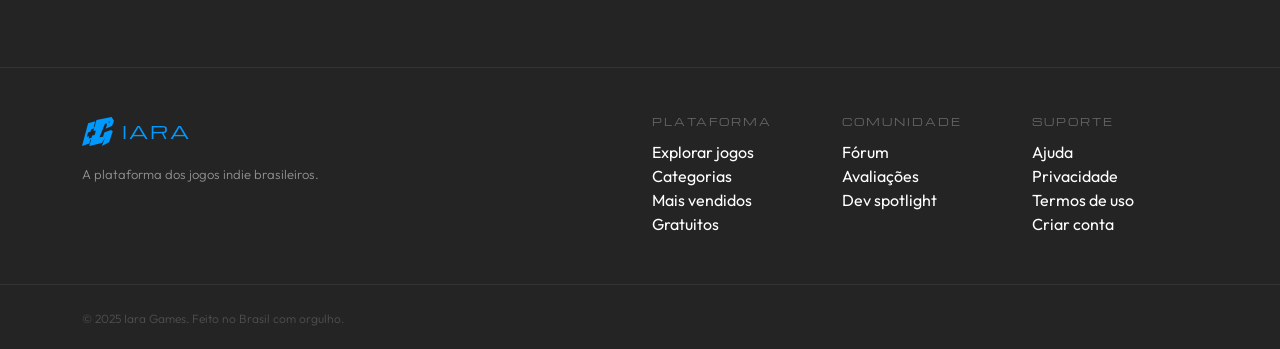
==== commit 8da14faa: "Fase 3 Identidade visual e adequação da plataforma com a nova id visual" ====
--- a/IARA Games/index.html
+++ b/IARA Games/index.html
@@ -5,301 +5,440 @@
     <meta name="viewport" content="width=device-width, initial-scale=1.0">
     <meta name="description" content="Iara Games — plataforma de jogos indie brasileiros. Descubra, compre e apoie desenvolvedores nacionais.">
 
+    <!-- Google Fonts: Michroma (títulos) + Outfit (textos) -->
     <link rel="preconnect" href="https://fonts.googleapis.com">
     <link rel="preconnect" href="https://fonts.gstatic.com" crossorigin>
-    <link href="https://fonts.googleapis.com/css2?family=Geist+Mono:wght@100..900&family=Geist:wght@100..900&display=swap" rel="stylesheet">
-
+    <link href="https://fonts.googleapis.com/css2?family=Michroma&family=Outfit:wght@300;400;500;600&display=swap" rel="stylesheet">
+
+    <!-- Bootstrap 5 CSS -->
+    <link href="https://cdn.jsdelivr.net/npm/bootstrap@5.3.3/dist/css/bootstrap.min.css" rel="stylesheet">
+
+    <!-- Estilos do projeto -->
+    <link rel="stylesheet" href="./variables.css">
     <link rel="stylesheet" href="./style.css">
 
     <title>Iara Games — Jogos Indie Brasileiros</title>
 </head>
 <body>
 
-    <!-- CABEÇALHO -->
-    <header class="header" role="banner">
-        <a href="./index.html" class="logo" aria-label="Iara Games — página inicial">
-            <img src="./images/logo-iara-v1.png" alt="Logo Iara Games" width="24" height="24">
-            <span>IARA</span>
-        </a>
-
-        <nav class="links" aria-label="Navegação principal">
-            <ul>
-                <li><a href="./em-construcao.html">Fórum</a></li>
-                <li><a href="./em-construcao.html">Suporte</a></li>
-            </ul>
-            <a href="./login.html" class="btn-login" aria-label="Fazer login ou criar conta">
-                <img src="./images/icons/icon-user.png" alt="" aria-hidden="true" width="16" height="16">
-                Login
-            </a>
+    <!-- ═══════════════════════════════════════
+         NAVBAR
+    ═══════════════════════════════════════ -->
+    <header>
+        <nav class="navbar navbar-expand-lg" aria-label="Navegação principal">
+            <div class="container">
+
+                <!-- Logo -->
+                <a class="navbar-brand" href="./index.html" aria-label="Iara Games — página inicial">
+                    <img src="./images/logo_iara.svg" alt="Logotipo Iara Games" width="32" height="32">
+                    IARA
+                </a>
+
+                <!-- Toggler mobile -->
+                <button
+                    class="navbar-toggler"
+                    type="button"
+                    data-bs-toggle="collapse"
+                    data-bs-target="#navMenu"
+                    aria-controls="navMenu"
+                    aria-expanded="false"
+                    aria-label="Abrir menu de navegação"
+                >
+                    <span class="navbar-toggler-icon"></span>
+                </button>
+
+                <!-- Links + botão -->
+                <div class="collapse navbar-collapse" id="navMenu">
+                    <ul class="navbar-nav ms-auto align-items-lg-center gap-lg-1 h-100 d-flex flex-column flex-lg-row">
+                        <li class="nav-item">
+                            <a class="nav-link" href="./em-construcao.html">Fórum</a>
+                        </li>
+                        <li class="nav-item">
+                            <a class="nav-link" href="./em-construcao.html">Suporte</a>
+                        </li>
+                        <li class="nav-item ms-lg-3 mt-2 mt-lg-0">
+                            <a class="btn-iara-login" href="./login.html" aria-label="Fazer login ou criar conta">
+                                Login
+                            </a>
+                        </li>
+                    </ul>
+                </div>
+
+            </div>
         </nav>
     </header>
 
-    <!-- CONTEÚDO PRINCIPAL -->
+    <!-- ═══════════════════════════════════════
+         CONTEÚDO PRINCIPAL
+    ═══════════════════════════════════════ -->
     <main id="conteudo-principal">
 
-        <!-- BANNER HERO -->
-        <section class="hero-banner" aria-label="Jogos em destaque">
-            <figure class="hero-main">
-                <img src="./images/image50.png" alt="O Enigma do Medo — jogo de aventura e mistério brasileiro">
-            </figure>
-
-            <div class="hero-side" role="group" aria-label="Outros destaques">
-                <figure class="hero-thumb-wrapper">
-                    <img src="./images/image25-1.png" alt="Mullet MadJack — jogo de ação estilo anime" class="hero-thumb">
-                </figure>
-                <figure class="hero-thumb-wrapper">
-                    <img src="./images/fobia.png" alt="Fobia St. Dinfna Hotel — terror psicológico brasileiro" class="hero-thumb">
-                </figure>
-            </div>
+        <!-- ── HERO BANNER ── -->
+        <section class="hero-section container" aria-label="Jogos em destaque">
+
+            <!-- DESKTOP: grid 60/40 (visível em lg+) -->
+            <div class="hero-desktop row g-2">
+                <div class="col-lg-8">
+                    <figure class="m-0">
+                        <a href="./jogo.html" aria-label="Ver O Enigma do Medo">
+                            <img
+                                src="./images/image50.png"
+                                alt="O Enigma do Medo — grupo de personagens em floresta sombria"
+                                class="hero-main-img w-100"
+                            >
+                        </a>
+                        <figcaption class="visually-hidden">Jogo em destaque: O Enigma do Medo</figcaption>
+                    </figure>
+                </div>
+                <div class="col-lg-4">
+                    <div class="hero-thumbs">
+                        <figure class="m-0">
+                            <a href="./jogo.html" aria-label="Ver Mullet MadJack">
+                                <img
+                                    src="./images/image25-1.png"
+                                    alt="Mullet MadJack — personagens estilo anime em cena de ação"
+                                    class="hero-thumb"
+                                >
+                            </a>
+                            <figcaption class="visually-hidden">Mullet MadJack</figcaption>
+                        </figure>
+                        <figure class="m-0">
+                            <a href="./jogo.html" aria-label="Ver Fobia St. Dinfna Hotel">
+                                <img
+                                    src="./images/fobia.png"
+                                    alt="Fobia St. Dinfna Hotel — personagem mascarado em ambiente de terror"
+                                    class="hero-thumb"
+                                >
+                            </a>
+                            <figcaption class="visually-hidden">Fobia St. Dinfna Hotel</figcaption>
+                        </figure>
+                    </div>
+                </div>
+            </div>
+
+            <!-- MOBILE: carrossel Bootstrap (visível até lg) -->
+            <div
+                id="heroCarousel"
+                class="hero-carousel-mobile carousel slide"
+                data-bs-ride="false"
+                aria-label="Carrossel de jogos em destaque"
+            >
+                <div class="carousel-inner">
+                    <div class="carousel-item active">
+                        <a href="./jogo.html" aria-label="Ver O Enigma do Medo">
+                            <img
+                                src="./images/image50.png"
+                                alt="O Enigma do Medo — jogo de aventura e mistério brasileiro"
+                                class="d-block w-100 hero-main-img"
+                            >
+                        </a>
+                    </div>
+                    <div class="carousel-item">
+                        <a href="./jogo.html" aria-label="Ver Mullet MadJack">
+                            <img
+                                src="./images/image25-1.png"
+                                alt="Mullet MadJack — jogo de ação estilo anime"
+                                class="d-block w-100 hero-main-img"
+                            >
+                        </a>
+                    </div>
+                    <div class="carousel-item">
+                        <a href="./jogo.html" aria-label="Ver Fobia St. Dinfna Hotel">
+                            <img
+                                src="./images/fobia.png"
+                                alt="Fobia St. Dinfna Hotel — terror psicológico brasileiro"
+                                class="d-block w-100 hero-main-img"
+                            >
+                        </a>
+                    </div>
+                </div>
+            </div>
+
+            <!-- Paginação + setas (compartilhada desktop e mobile) -->
+            <div class="banner-pagination mt-3" role="group" aria-label="Navegação do banner">
+                <span class="bar-segment active" id="seg-0" role="tab" aria-selected="true"  aria-label="Slide 1"></span>
+                <span class="bar-segment"        id="seg-1" role="tab" aria-selected="false" aria-label="Slide 2"></span>
+                <span class="bar-segment"        id="seg-2" role="tab" aria-selected="false" aria-label="Slide 3"></span>
+                <div class="pagination-arrows ms-2">
+                    <button
+                        aria-label="Slide anterior"
+                        data-bs-target="#heroCarousel"
+                        data-bs-slide="prev"
+                    >
+                        <img src="./images/icons/arrow_left.png" alt="" aria-hidden="true" width="16">
+                    </button>
+                    <button
+                        aria-label="Próximo slide"
+                        data-bs-target="#heroCarousel"
+                        data-bs-slide="next"
+                    >
+                        <img src="./images/icons/arrow_right.png" alt="" aria-hidden="true" width="16">
+                    </button>
+                </div>
+            </div>
+
         </section>
 
-        <!-- PAGINAÇÃO DO BANNER -->
-        <div class="banner-pagination" role="group" aria-label="Navegação do banner">
-            <div class="pagination-bar" role="tablist" aria-label="Slides do banner">
-                <span class="bar-segment active" role="tab" aria-selected="true" aria-label="Slide 1"></span>
-                <span class="bar-segment" role="tab" aria-selected="false" aria-label="Slide 2"></span>
-                <span class="bar-segment" role="tab" aria-selected="false" aria-label="Slide 3"></span>
-                <span class="bar-segment" role="tab" aria-selected="false" aria-label="Slide 4"></span>
-                <span class="bar-segment" role="tab" aria-selected="false" aria-label="Slide 5"></span>
-            </div>
-            <div class="pagination-arrows">
-                <button class="arrow" aria-label="Slide anterior">
-                    <img src="./images/icons/arrow_left.png" alt="" aria-hidden="true">
-                </button>
-                <button class="arrow" aria-label="Próximo slide">
-                    <img src="./images/icons/arrow_right.png" alt="" aria-hidden="true">
-                </button>
-            </div>
-        </div>
-
-        <!-- SEÇÃO: MAIS VENDIDOS -->
-        <section class="section-games" aria-labelledby="titulo-mais-vendidos">
-            <div class="section-header">
-                <h2 class="section-title" id="titulo-mais-vendidos">$ MAIS VENDIDOS</h2>
-                <a href="./em-construcao.html" class="section-link" aria-label="Ver todos os jogos mais vendidos">VER TODOS</a>
-            </div>
-
-            <ul class="games-list" role="list">
-                <li class="game-card">
-                    <a href="./em-construcao.html" aria-label="A.I.L.A — R$ 79,95">
+        <!-- ── MAIS VENDIDOS ── -->
+        <section class="section-games container" aria-labelledby="titulo-mais-vendidos">
+
+            <div class="d-flex align-items-center justify-content-between mb-3">
+                <h2 class="section-title m-0" id="titulo-mais-vendidos">$ Mais Vendidos</h2>
+                <a href="./em-construcao.html" class="section-link" aria-label="Ver todos os jogos mais vendidos">Ver todos</a>
+            </div>
+
+            <ul class="row row-cols-2 row-cols-sm-3 row-cols-md-4 row-cols-lg-5 g-3" role="list">
+                <li class="col game-card">
+                    <a href="./jogo.html" aria-label="A.I.L.A — R$ 79,95">
                         <img src="./images/aila.png" alt="Capa do jogo A.I.L.A">
                         <span class="game-name">A.I.L.A</span>
                         <span class="game-price">R$ 79,95</span>
                     </a>
                 </li>
-                <li class="game-card">
-                    <a href="./em-construcao.html" aria-label="Ruff Ghannor — R$ 55,99">
+                <li class="col game-card">
+                    <a href="./jogo.html" aria-label="Ruff Ghannor — R$ 55,99">
                         <img src="./images/ruff-ghannor.png" alt="Capa do jogo Ruff Ghannor">
                         <span class="game-name">Ruff Ghannor</span>
                         <span class="game-price">R$ 55,99</span>
                     </a>
                 </li>
-                <li class="game-card">
-                    <a href="./em-construcao.html" aria-label="Chroma Squad — R$ 46,99">
+                <li class="col game-card">
+                    <a href="./jogo.html" aria-label="Chroma Squad — R$ 46,99">
                         <img src="./images/chroma-squad.png" alt="Capa do jogo Chroma Squad">
                         <span class="game-name">Chroma Squad</span>
                         <span class="game-price">R$ 46,99</span>
                     </a>
                 </li>
-                <li class="game-card">
-                    <a href="./em-construcao.html" aria-label="A Lenda do Herói — R$ 35,00">
+                <li class="col game-card">
+                    <a href="./jogo.html" aria-label="A Lenda do Herói — R$ 35,00">
                         <img src="./images/lenda-heroi.png" alt="Capa do jogo A Lenda do Herói">
                         <span class="game-name">A Lenda do Herói</span>
                         <span class="game-price">R$ 35,00</span>
                     </a>
                 </li>
-                <li class="game-card">
-                    <a href="./em-construcao.html" aria-label="Bagdex — Grátis">
+                <li class="col game-card">
+                    <a href="./jogo.html" aria-label="Bagdex — Grátis">
                         <img src="./images/bagdex.png" alt="Capa do jogo Bagdex">
                         <span class="game-name">Bagdex</span>
-                        <span class="game-price">Grátis</span>
+                        <span class="game-price free">Grátis</span>
                     </a>
                 </li>
             </ul>
+
         </section>
 
-        <!-- SEÇÃO: MELHORES AVALIAÇÕES -->
-        <section class="section-games" aria-labelledby="titulo-melhores">
-            <div class="section-header">
-                <h2 class="section-title" id="titulo-melhores">MELHORES AVALIAÇÕES</h2>
-                <a href="./em-construcao.html" class="section-link" aria-label="Ver todos os jogos com melhores avaliações">VER TODOS</a>
-            </div>
-
-            <ul class="games-list" role="list">
-                <li class="game-card">
-                    <a href="./em-construcao.html" aria-label="A.I.L.A — R$ 79,95">
+        <!-- ── MELHORES AVALIAÇÕES ── -->
+        <section class="section-games container" aria-labelledby="titulo-melhores">
+
+            <div class="d-flex align-items-center justify-content-between mb-3">
+                <h2 class="section-title m-0" id="titulo-melhores">Melhores Avaliações</h2>
+                <a href="./em-construcao.html" class="section-link" aria-label="Ver todos os jogos com melhores avaliações">Ver todos</a>
+            </div>
+
+            <ul class="row row-cols-2 row-cols-sm-3 row-cols-md-4 row-cols-lg-5 g-3" role="list">
+                <li class="col game-card">
+                    <a href="./jogo.html" aria-label="Chroma Squad — R$ 46,99">
+                        <img src="./images/chroma-squad.png" alt="Capa do jogo Chroma Squad">
+                        <span class="game-name">Chroma Squad</span>
+                        <span class="game-price">R$ 46,99</span>
+                    </a>
+                </li>
+                <li class="col game-card">
+                    <a href="./jogo.html" aria-label="A.I.L.A — R$ 79,95">
                         <img src="./images/aila.png" alt="Capa do jogo A.I.L.A">
                         <span class="game-name">A.I.L.A</span>
                         <span class="game-price">R$ 79,95</span>
                     </a>
                 </li>
-                <li class="game-card">
-                    <a href="./em-construcao.html" aria-label="Ruff Ghannor — R$ 55,99">
+                <li class="col game-card">
+                    <a href="./jogo.html" aria-label="Ruff Ghannor — R$ 55,99">
                         <img src="./images/ruff-ghannor.png" alt="Capa do jogo Ruff Ghannor">
                         <span class="game-name">Ruff Ghannor</span>
                         <span class="game-price">R$ 55,99</span>
                     </a>
                 </li>
-                <li class="game-card">
-                    <a href="./em-construcao.html" aria-label="Chroma Squad — R$ 46,99">
-                        <img src="./images/chroma-squad.png" alt="Capa do jogo Chroma Squad">
-                        <span class="game-name">Chroma Squad</span>
-                        <span class="game-price">R$ 46,99</span>
-                    </a>
-                </li>
-                <li class="game-card">
-                    <a href="./em-construcao.html" aria-label="A Lenda do Herói — R$ 35,00">
+                <li class="col game-card">
+                    <a href="./jogo.html" aria-label="Bagdex — Grátis">
+                        <img src="./images/bagdex.png" alt="Capa do jogo Bagdex">
+                        <span class="game-name">Bagdex</span>
+                        <span class="game-price free">Grátis</span>
+                    </a>
+                </li>
+                <li class="col game-card">
+                    <a href="./jogo.html" aria-label="A Lenda do Herói — R$ 35,00">
                         <img src="./images/lenda-heroi.png" alt="Capa do jogo A Lenda do Herói">
                         <span class="game-name">A Lenda do Herói</span>
                         <span class="game-price">R$ 35,00</span>
                     </a>
                 </li>
-                <li class="game-card">
-                    <a href="./em-construcao.html" aria-label="Bagdex — Grátis">
-                        <img src="./images/bagdex.png" alt="Capa do jogo Bagdex">
-                        <span class="game-name">Bagdex</span>
-                        <span class="game-price">Grátis</span>
-                    </a>
-                </li>
             </ul>
+
         </section>
 
-        <!-- SEÇÃO: JOGOS CONSCIENTES -->
-        <section class="section-games" aria-labelledby="titulo-conscientes">
-            <div class="section-header">
-                <h2 class="section-title" id="titulo-conscientes">JOGOS CONSCIENTES</h2>
-                <a href="./em-construcao.html" class="section-link" aria-label="Ver todos os jogos conscientes">VER TODOS</a>
-            </div>
-
-            <ul class="games-list" role="list">
-                <li class="game-card">
-                    <a href="./em-construcao.html" aria-label="Bagdex — Grátis">
-                        <img src="./images/bagdex.png" alt="Capa do jogo Bagdex">
-                        <span class="eco-badge" aria-label="Jogo com temática ambiental">Eco</span>
-                        <span class="game-name">Bagdex</span>
-                        <span class="game-price">Grátis</span>
-                    </a>
-                </li>
-                <li class="game-card">
-                    <a href="./em-construcao.html" aria-label="A Lenda do Herói — R$ 35,00">
-                        <img src="./images/lenda-heroi.png" alt="Capa do jogo A Lenda do Herói">
-                        <span class="eco-badge" aria-label="Jogo com temática ambiental">Eco</span>
-                        <span class="game-name">A Lenda do Herói</span>
-                        <span class="game-price">R$ 35,00</span>
-                    </a>
-                </li>
-                <li class="game-card">
-                    <a href="./em-construcao.html" aria-label="Chroma Squad — R$ 46,99">
-                        <img src="./images/chroma-squad.png" alt="Capa do jogo Chroma Squad">
-                        <span class="eco-badge" aria-label="Jogo com temática ambiental">Eco</span>
-                        <span class="game-name">Chroma Squad</span>
-                        <span class="game-price">R$ 46,99</span>
-                    </a>
-                </li>
-                <li class="game-card">
-                    <a href="./em-construcao.html" aria-label="Ruff Ghannor — R$ 55,99">
-                        <img src="./images/ruff-ghannor.png" alt="Capa do jogo Ruff Ghannor">
-                        <span class="eco-badge" aria-label="Jogo com temática ambiental">Eco</span>
-                        <span class="game-name">Ruff Ghannor</span>
-                        <span class="game-price">R$ 55,99</span>
-                    </a>
-                </li>
-                <li class="game-card">
-                    <a href="./em-construcao.html" aria-label="A.I.L.A — R$ 79,95">
-                        <img src="./images/aila.png" alt="Capa do jogo A.I.L.A">
-                        <span class="eco-badge" aria-label="Jogo com temática ambiental">Eco</span>
-                        <span class="game-name">A.I.L.A</span>
-                        <span class="game-price">R$ 79,95</span>
-                    </a>
+        <!-- ── CATEGORIAS ── -->
+        <section class="section-games container" aria-labelledby="titulo-categorias">
+
+            <div class="d-flex align-items-center justify-content-between mb-3">
+                <h2 class="section-title m-0" id="titulo-categorias">Categorias</h2>
+                <a href="./em-construcao.html" class="section-link" aria-label="Ver todas as categorias">Ver todos</a>
+            </div>
+
+            <ul class="row row-cols-2 row-cols-sm-3 row-cols-lg-5 g-3" role="list">
+                <li class="col">
+                    <div class="category-card" style="background-color: #6EFAB4;">
+                        <a href="./em-construcao.html" aria-label="Jogos de Ação">
+                            <span style="color: #1A7A4A;">AÇÃO</span>
+                        </a>
+                    </div>
+                </li>
+                <li class="col">
+                    <div class="category-card" style="background-color: #F4967C;">
+                        <a href="./em-construcao.html" aria-label="Jogos de RPG">
+                            <span style="color: #A63A1E;">RPG</span>
+                        </a>
+                    </div>
+                </li>
+                <li class="col">
+                    <div class="category-card" style="background-color: #111111;">
+                        <a href="./em-construcao.html" aria-label="Jogos de Terror">
+                            <span style="color: #ffffff;">TERROR</span>
+                        </a>
+                    </div>
+                </li>
+                <li class="col">
+                    <div class="category-card" style="background-color: #87DCFA;">
+                        <a href="./em-construcao.html" aria-label="Jogos de Aventura">
+                            <span style="color: #1A6A8A;">AVENTURA</span>
+                        </a>
+                    </div>
+                </li>
+                <li class="col">
+                    <div class="category-card" style="background-color: #C87EF5;">
+                        <a href="./em-construcao.html" aria-label="Jogos de Estratégia">
+                            <span style="color: #6A1FA3;">ESTRATÉGIA</span>
+                        </a>
+                    </div>
                 </li>
             </ul>
+
         </section>
 
-        <!-- SEÇÃO: CATEGORIAS -->
-        <section class="section-games section-categories" aria-labelledby="titulo-categorias">
-            <div class="section-header">
-                <h2 class="section-title" id="titulo-categorias">CATEGORIAS</h2>
-                <a href="./em-construcao.html" class="section-link" aria-label="Ver todas as categorias">VER TODOS</a>
-            </div>
-
-            <ul class="games-list" role="list">
-                <li class="category-card" style="background-color: #6EFAB4;">
-                    <a href="./em-construcao.html" aria-label="Jogos de Ação">
-                        <span style="color: #1A7A4A;">AÇÃO</span>
-                    </a>
-                </li>
-                <li class="category-card" style="background-color: #F4967C;">
-                    <a href="./em-construcao.html" aria-label="Jogos de RPG">
-                        <span style="color: #A63A1E;">RPG</span>
-                    </a>
-                </li>
-                <li class="category-card" style="background-color: #111111;">
-                    <a href="./em-construcao.html" aria-label="Jogos de Terror">
-                        <span style="color: #ffffff;">TERROR</span>
-                    </a>
-                </li>
-                <li class="category-card" style="background-color: #87DCFA;">
-                    <a href="./em-construcao.html" aria-label="Jogos de Aventura">
-                        <span style="color: #1A6A8A;">AVENTURA</span>
-                    </a>
-                </li>
-                <li class="category-card" style="background-color: #C87EF5;">
-                    <a href="./em-construcao.html" aria-label="Jogos de Estratégia">
-                        <span style="color: #6A1FA3;">ESTRATÉGIA</span>
-                    </a>
-                </li>
-            </ul>
-        </section>
-
     </main>
 
-    <!-- RODAPÉ -->
-    <footer class="footer" role="contentinfo">
-        <div class="footer-inner">
-
-            <div class="footer-brand">
-                <a href="./index.html" class="logo footer-logo" aria-label="Iara Games — voltar ao início">
-                    <img src="./images/logo-iara-v1.png" alt="Logo Iara Games" width="24" height="24">
-                    <span>IARA</span>
-                </a>
-                <p class="footer-tagline">A plataforma dos jogos indie brasileiros.</p>
-            </div>
-
-            <nav class="footer-nav" aria-label="Links do rodapé">
-                <div class="footer-col">
+    <!-- ═══════════════════════════════════════
+         FOOTER
+    ═══════════════════════════════════════ -->
+    <footer class="site-footer" role="contentinfo">
+        <div class="container py-5">
+            <div class="row g-4">
+
+                <div class="col-12 col-md-4 col-lg-3">
+                    <a href="./index.html" class="navbar-brand mb-3 d-inline-flex" aria-label="Iara Games — voltar ao início">
+                        <img src="./images/logo_iara.svg" alt="Logotipo Iara Games" width="28" height="28">
+                        IARA
+                    </a>
+                    <p class="footer-tagline">A plataforma dos jogos indie brasileiros.</p>
+                </div>
+
+                <!-- Nav do footer -->
+                <div class="col-6 col-md-2 offset-md-2 offset-lg-3">
                     <h3 class="footer-col-title">Plataforma</h3>
                     <ul>
-                        <li><a href="./em-construcao.html">Explorar jogos</a></li>
-                        <li><a href="./em-construcao.html">Categorias</a></li>
-                        <li><a href="./em-construcao.html">Mais vendidos</a></li>
-                        <li><a href="./em-construcao.html">Gratuitos</a></li>
+                        <li><a href="./em-construcao.html" class="footer-col">Explorar jogos</a></li>
+                        <li><a href="./em-construcao.html" class="footer-col">Categorias</a></li>
+                        <li><a href="./em-construcao.html" class="footer-col">Mais vendidos</a></li>
+                        <li><a href="./em-construcao.html" class="footer-col">Gratuitos</a></li>
                     </ul>
                 </div>
-                <div class="footer-col">
+
+                <div class="col-6 col-md-2">
                     <h3 class="footer-col-title">Comunidade</h3>
                     <ul>
-                        <li><a href="./em-construcao.html">Fórum</a></li>
-                        <li><a href="./em-construcao.html">Avaliações</a></li>
-                        <li><a href="./em-construcao.html">Dev spotlight</a></li>
+                        <li><a href="./em-construcao.html" class="footer-col">Fórum</a></li>
+                        <li><a href="./em-construcao.html" class="footer-col">Avaliações</a></li>
+                        <li><a href="./em-construcao.html" class="footer-col">Dev spotlight</a></li>
                     </ul>
                 </div>
-                <div class="footer-col">
+
+                <div class="col-6 col-md-2">
                     <h3 class="footer-col-title">Suporte</h3>
                     <ul>
-                        <li><a href="./em-construcao.html">Ajuda</a></li>
-                        <li><a href="./em-construcao.html">Política de privacidade</a></li>
-                        <li><a href="./em-construcao.html">Termos de uso</a></li>
-                        <li><a href="./cadastro.html">Criar conta</a></li>
+                        <li><a href="./em-construcao.html" class="footer-col">Ajuda</a></li>
+                        <li><a href="./em-construcao.html" class="footer-col">Privacidade</a></li>
+                        <li><a href="./em-construcao.html" class="footer-col">Termos de uso</a></li>
+                        <li><a href="./cadastro.html"      class="footer-col">Criar conta</a></li>
                     </ul>
                 </div>
-            </nav>
-
+
+            </div>
         </div>
 
         <div class="footer-bottom">
-            <small>&copy; 2025 Iara Games. Feito no Brasil com orgulho.</small>
+            <div class="container">
+                <p class="footer-copy"><small>&copy; 2025 Iara Games. Feito no Brasil com orgulho.</small></p>
+            </div>
         </div>
     </footer>
 
+    <!-- Bootstrap 5 JS -->
+    <script src="https://cdn.jsdelivr.net/npm/bootstrap@5.3.3/dist/js/bootstrap.bundle.min.js"></script>
+
+    <script>
+        // ── Hero banner: paginação + navegação desktop e mobile ──
+        const total    = 3;
+        let current    = 0;
+
+        // Imagens do hero desktop
+        const desktopImages = [
+            { main: './images/image50.png',    alt: 'O Enigma do Medo — jogo de aventura e mistério brasileiro' },
+            { main: './images/image25-1.png',  alt: 'Mullet MadJack — jogo de ação estilo anime' },
+            { main: './images/fobia.png',      alt: 'Fobia St. Dinfna Hotel — terror psicológico brasileiro' },
+        ];
+
+        const mainImg  = document.querySelector('.hero-main-img');
+        const segments = document.querySelectorAll('.bar-segment');
+        const btnPrev  = document.querySelector('[aria-label="Slide anterior"]');
+        const btnNext  = document.querySelector('[aria-label="Próximo slide"]');
+
+        // Carrossel Bootstrap (mobile)
+        const carouselEl = document.getElementById('heroCarousel');
+        const bsCarousel = carouselEl ? new bootstrap.Carousel(carouselEl, { ride: false }) : null;
+
+        function goTo(index) {
+            current = (index + total) % total;
+
+            // Atualiza barra ativa
+            segments.forEach((seg, i) => {
+                seg.classList.toggle('active', i === current);
+                seg.setAttribute('aria-selected', i === current);
+            });
+
+            // Atualiza imagem principal desktop
+            if (mainImg) {
+                mainImg.src = desktopImages[current].main;
+                mainImg.alt = desktopImages[current].alt;
+            }
+
+            // Sincroniza carrossel mobile
+            if (bsCarousel) bsCarousel.to(current);
+        }
+
+        // Setas
+        btnPrev.addEventListener('click', () => goTo(current - 1));
+        btnNext.addEventListener('click', () => goTo(current + 1));
+
+        // Clique nas barras
+        segments.forEach((seg, i) => {
+            seg.addEventListener('click', () => goTo(i));
+        });
+
+        // Sincroniza paginação quando o carrossel mobile desliza (swipe)
+        if (carouselEl) {
+            carouselEl.addEventListener('slid.bs.carousel', e => {
+                goTo(e.to);
+            });
+        }
+    </script>
+
 </body>
 </html>
--- a/IARA Games/variables.css
+++ b/IARA Games/variables.css
@@ -0,0 +1,12 @@
+:root {
+    /* ── Paleta Iara Games ── */
+    --azul-arara:   #009AFF;
+    --amarelo-iara: #FEA116;
+    --verde-iara:   #E2FD4A;
+    --bg-iara:      #242424;
+
+    /* ── Aliases utilitários ── */
+    --color-text:   #ffffff;
+    --color-muted:  rgba(255, 255, 255, 0.5);
+    --color-border: rgba(255, 255, 255, 0.08);
+}
--- a/IARA Games/style.css
+++ b/IARA Games/style.css
@@ -1,218 +1,289 @@
-:root {
-    --color-background: #242424;
-    --color-text: #ffffff;
-    --color-iara-blue: #3EA8DA;
-    --color-iara-yellow: #E2FD4A;
-}
-
-/* reset */
-* {
+/* ── Importa variáveis ── */
+@import "./variables.css";
+
+/* ─── RESET ─── */
+*, *::before, *::after {
     margin: 0;
     padding: 0;
     box-sizing: border-box;
-    font-family: "Geist", sans-serif;
-    background-color: var(--color-background);
-}
-
-button {
-    all: unset;
-    cursor: pointer;
-}
-
-h1, h2, h3, h4 {
-    font-family: "Geist Mono", monospace;
-    font-weight: 300;
+}
+
+body {
+    background-color: var(--bg-iara);
+    color: var(--color-text);
+    font-family: "Outfit", sans-serif;
+}
+
+h1, h2, h3, h4, h5, h6 {
+    font-family: "Michroma", sans-serif;
+    font-weight: 400;
 }
 
 a {
     text-decoration: none;
     color: var(--color-text);
-    text-transform: uppercase;
-    font-weight: 200;
 }
 
 ul, ol {
     list-style: none;
-}
-
-/* ─── HEADER ─── */
-.header {
-    height: 80px;
-    width: 100%;
-    display: flex;
-    align-items: center;
-    justify-content: space-between;
-    padding-inline: 50px;
-    border-bottom: 1px solid #000;
-    box-shadow: 0 1px 0 0 rgba(255, 255, 255, 0.1);
-    z-index: 1;
-    position: relative;
-}
-
-.logo {
-    display: flex;
-    align-items: center;
-    gap: 6px;
-    color: var(--color-iara-blue);
-    font-family: "Geist Mono", monospace;
+    padding: 0;
+    margin: 0;
+}
+
+img {
+    display: block;
+    max-width: 100%;
+}
+
+/* ─── NAVBAR ─── */
+.navbar {
+    background-color: var(--bg-iara) !important;
+    border-bottom: 1px solid var(--color-border);
+    box-shadow: 0 1px 0 0 rgba(255, 255, 255, 0.06);
+    padding-block: 0;
+    height: 72px;
+    z-index: 1050;
+}
+
+.navbar-collapse {
+    background-color: var(--bg-iara);
+    z-index: 1050;
+}
+
+@media (max-width: 991.98px) {
+    .navbar-collapse {
+        position: fixed;
+        top: 72px;
+        right: 0;
+        width: 50vw;
+        height: calc(100vh - 72px);
+        padding: 32px 24px;
+        border-left: 1px solid var(--color-border);
+        flex-direction: column;
+        justify-content: space-between;
+    }
+
+    .navbar-collapse .navbar-nav {
+        flex-direction: column;
+        align-items: flex-start;
+        gap: 4px;
+        width: 100%;
+    }
+
+    /* Links Fórum e Suporte no topo */
+    .navbar-collapse .nav-item .nav-link {
+        padding-inline: 0 !important;
+        font-size: 15px;
+        padding-block: 10px !important;
+    }
+
+    /* Botão login empurrado para o final */
+    .navbar-collapse .nav-item:last-child {
+        margin-top: auto;
+        padding-top: 32px;
+        padding-bottom: 24px;
+        width: 100%;
+    }
+
+    .navbar-collapse .btn-iara-login {
+        display: block;
+        text-align: center;
+        width: 100%;
+        padding: 12px 20px;
+    }
+}
+
+.navbar-brand {
+    display: flex;
+    align-items: center;
+    gap: 8px;
+    color: var(--azul-arara) !important;
+    font-family: "Michroma", sans-serif;
     font-size: 18px;
-    text-transform: uppercase;
-    font-weight: 500;
-}
-
-.logo img {
+    letter-spacing: 2px;
+}
+
+.navbar-brand img {
     background-color: transparent;
-}
-
-.logo span {
-    font-family: "Geist Mono", monospace;
-}
-
-.links {
-    display: flex;
-    align-items: center;
-    gap: 60px;
-}
-
-.links ul {
-    display: flex;
-    gap: 60px;
-}
-
-.btn-login {
-    font-family: "Geist Mono", monospace;
-    display: inline-flex;
-    align-items: center;
-    gap: 8px;
-    background-color: var(--color-iara-blue);
-    color: #000000;
-    padding: 8px 16px;
+    width: 32px;
+    height: 32px;
+    object-fit: contain;
+}
+
+.navbar-nav .nav-link {
+    color: rgba(255, 255, 255, 0.75) !important;
+    font-family: "Outfit", sans-serif;
+    font-size: 13px;
+    font-weight: 300;
+    text-transform: uppercase;
+    letter-spacing: 1.5px;
+    padding-inline: 20px !important;
+    transition: color 0.15s;
+}
+
+.navbar-nav .nav-link:hover {
+    color: var(--color-text) !important;
+}
+
+.navbar-toggler {
+    border-color: var(--color-border) !important;
+}
+
+.navbar-toggler-icon {
+    filter: invert(1);
+}
+
+/* Botão Login na navbar */
+.btn-iara-login {
+    font-family: "Outfit", sans-serif;
+    font-weight: 700;
+    font-size: 13px;
+    letter-spacing: 0.5px;
+    background-color: var(--azul-arara);
+    color: #000 !important;
+    border: none;
+    padding: 8px 20px;
     border-radius: 6px;
-    font-size: 14px;
-    font-weight: 500;
-    text-transform: uppercase;
-}
-
-.btn-login img {
-    background-color: transparent;
-    width: 16px;
-    height: 16px;
-    display: block;
+    text-transform: uppercase;
+    transition: opacity 0.15s;
+}
+
+.btn-iara-login:hover {
+    opacity: 0.85;
+    color: #000 !important;
 }
 
 /* ─── HERO BANNER ─── */
-.hero-banner {
-    width: 100%;
-    max-width: 1200px;
-    padding-top: 50px;
-    margin: 0 auto;
-    display: flex;
-    justify-content: center;
-    gap: 8px;
-}
-
-.hero-main {
-    width: 60%;
-}
-
-.hero-main img {
-    width: 100%;
-    height: 100%;
-    object-fit: cover;
-    display: block;
-}
-
-.hero-side {
-    width: 40%;
-    display: flex;
-    flex-direction: column;
-    gap: 8px;
-}
-
-.hero-thumb-wrapper {
-    width: 100%;
-    height: 50%;
-}
-
-.hero-thumb {
+.hero-section {
+    padding-top: 40px;
+}
+
+.hero-main-img {
     width: 100%;
     height: 100%;
     object-fit: cover;
     border-radius: 12px;
+    aspect-ratio: 16 / 9;
+}
+
+.hero-thumb {
+    width: 100%;
+    object-fit: cover;
+    border-radius: 12px;
+    aspect-ratio: 16 / 9;
+}
+
+.hero-thumbs {
+    display: flex;
+    flex-direction: column;
+    gap: 8px;
+}
+
+.hero-thumbs figure {
+    flex: 1;
+}
+
+.hero-thumbs .hero-thumb {
+    width: 100%;
+    aspect-ratio: 16 / 9;
+    object-fit: cover;
+    border-radius: 12px;
     display: block;
 }
 
-/* ─── PAGINAÇÃO ─── */
+/* ─── PAGINAÇÃO DO BANNER ─── */
 .banner-pagination {
-    width: 100%;
-    max-width: 1200px;
-    margin: 10px auto 0;
-    display: flex;
+    margin-top: 12px;
+    display: flex;
+    align-items: center;
     justify-content: center;
-}
-
-.pagination-bar {
-    display: flex;
-    gap: 12px;
-    align-items: center;
+    gap: 8px;
 }
 
 .bar-segment {
-    width: 214px;
-    height: 12px;
-    border-radius: 58px;
-    background-color: rgba(44, 44, 44, 0.58);
+    width: 120px;
+    height: 4px;
+    border-radius: 99px;
+    background-color: rgba(255, 255, 255, 0.12);
     cursor: pointer;
+    border: none;
+    transition: background-color 0.2s;
 }
 
 .bar-segment.active {
-    background-color: #717171;
+    background-color: rgba(255, 255, 255, 0.5);
 }
 
 .pagination-arrows {
-    padding-left: 16px;
-    display: flex;
-    gap: 12px;
+    display: flex;
+    flex-direction: row !important;
+    gap: 8px;
+    align-items: center;
+}
+
+.pagination-arrows button {
+    background: none;
+    border: none;
+    cursor: pointer;
+    padding: 4px;
+    opacity: 0.6;
+    transition: opacity 0.15s;
+}
+
+.pagination-arrows button:hover {
+    opacity: 1;
+}
+
+/* ─── HERO CARROSSEL MOBILE ─── */
+/* No mobile o hero vira um carrossel de 1 slide por vez */
+.hero-carousel-mobile {
+    display: none;
+}
+
+.hero-desktop {
+    display: flex;
+}
+
+@media (max-width: 991.98px) {
+    .hero-desktop {
+        display: none;
+    }
+    .hero-carousel-mobile {
+        display: block;
+    }
 }
 
 /* ─── SEÇÕES DE JOGOS ─── */
 .section-games {
-    width: 100%;
-    max-width: 1200px;
-    margin: 48px auto 0;
-}
-
-.section-header {
-    display: flex;
-    align-items: center;
-    justify-content: space-between;
-    margin-bottom: 16px;
+    margin-top: 56px;
 }
 
 .section-title {
-    font-family: "Geist Mono", monospace;
-    font-size: 18px;
+    font-family: "Michroma", sans-serif;
+    font-size: 15px;
     font-weight: 400;
     color: var(--color-text);
+    letter-spacing: 1.5px;
+    text-transform: uppercase;
 }
 
 .section-link {
-    font-family: "Geist Mono", monospace;
-    font-weight: 100;
-    font-size: 13px;
+    font-family: "Outfit", sans-serif;
+    font-size: 12px;
+    font-weight: 300;
     letter-spacing: 1px;
-    color: var(--color-iara-yellow);
-    text-transform: uppercase;
-}
-
-.games-list {
-    display: flex;
-    gap: 16px;
+    color: var(--amarelo-iara);
+    text-transform: uppercase;
+    transition: opacity 0.15s;
+}
+
+.section-link:hover {
+    opacity: 0.75;
+    color: var(--amarelo-iara);
 }
 
 /* ─── CARD DE JOGO ─── */
 .game-card {
-    flex: 1;
     cursor: pointer;
 }
 
@@ -220,59 +291,68 @@
     display: flex;
     flex-direction: column;
     gap: 8px;
-    text-transform: none;
-    font-weight: 400;
 }
 
 .game-card img {
     width: 100%;
     aspect-ratio: 1 / 1;
     object-fit: cover;
-    border-radius: 12px;
-    display: block;
-    background-color: transparent;
+    border-radius: 10px;
+    transition: transform 0.2s, box-shadow 0.2s;
+}
+
+.game-card img:hover {
+    transform: translateY(-3px);
+    box-shadow: 0 8px 24px rgba(0, 154, 255, 0.2);
 }
 
 .game-name {
     font-size: 14px;
+    font-weight: 500;
     color: var(--color-text);
+}
+
+.game-price {
+    font-size: 13px;
+    color: var(--color-muted);
+}
+
+.game-price.free {
+    color: var(--verde-iara);
     font-weight: 500;
-    background-color: transparent;
-}
-
-.game-price {
-    font-size: 13px;
-    color: rgba(255, 255, 255, 0.6);
-    background-color: transparent;
-}
-
-/* ─── SELO ECO ─── */
+}
+
+/* ─── BADGE ECO ─── */
 .eco-badge {
     display: inline-flex;
     align-items: center;
     gap: 4px;
-    background-color: #1a3d1a;
-    color: #6efab4;
-    font-family: "Geist Mono", monospace;
-    font-size: 11px;
-    font-weight: 500;
+    background-color: rgba(226, 253, 74, 0.12);
+    color: var(--verde-iara);
+    font-family: "Outfit", sans-serif;
+    font-size: 10px;
+    font-weight: 600;
     text-transform: uppercase;
     letter-spacing: 1px;
-    padding: 3px 8px;
+    padding: 2px 8px;
     border-radius: 4px;
-    border: 1px solid #2d6e2d;
+    border: 1px solid rgba(226, 253, 74, 0.25);
     width: fit-content;
 }
 
 /* ─── CATEGORIAS ─── */
 .category-card {
-    flex: 1;
     aspect-ratio: 1 / 1;
     border-radius: 12px;
     display: flex;
     align-items: center;
     justify-content: center;
     cursor: pointer;
+    transition: transform 0.2s;
+}
+
+.category-card:hover {
+    transform: translateY(-3px);
 }
 
 .category-card a {
@@ -285,82 +365,45 @@
 }
 
 .category-card span {
-    font-family: "Geist Mono", monospace;
-    font-size: 14px;
-    font-weight: 500;
+    font-family: "Michroma", sans-serif;
+    font-size: 13px;
+    font-weight: 400;
     text-transform: uppercase;
     background-color: transparent;
+    letter-spacing: 1px;
 }
 
 /* ─── FOOTER ─── */
-.footer {
+.site-footer {
     margin-top: 80px;
-    border-top: 1px solid #000;
-    box-shadow: 0 -1px 0 0 rgba(255, 255, 255, 0.1);
-}
-
-.footer-inner {
-    width: 100%;
-    max-width: 1200px;
-    margin: 0 auto;
-    padding: 48px 0 40px;
-    display: grid;
-    grid-template-columns: 280px 1fr;
-    gap: 48px;
-}
-
-.footer-brand {
-    display: flex;
-    flex-direction: column;
-    gap: 16px;
-}
-
-.footer-logo {
-    font-size: 14px;
+    border-top: 1px solid var(--color-border);
 }
 
 .footer-tagline {
     font-size: 13px;
-    color: rgba(255, 255, 255, 0.45);
-    text-transform: none;
+    color: var(--color-muted);
     font-weight: 300;
-    line-height: 1.5;
-    background-color: transparent;
-}
-
-.footer-nav {
-    display: grid;
-    grid-template-columns: repeat(3, 1fr);
-    gap: 32px;
-}
-
-.footer-col {
-    display: flex;
-    flex-direction: column;
-    gap: 12px;
+    line-height: 1.6;
 }
 
 .footer-col-title {
-    font-family: "Geist Mono", monospace;
-    font-size: 11px;
-    font-weight: 500;
-    color: rgba(255, 255, 255, 0.35);
+    font-family: "Michroma", sans-serif;
+    font-size: 10px;
+    font-weight: 400;
+    color: rgba(255, 255, 255, 0.3);
     text-transform: uppercase;
     letter-spacing: 2px;
-    background-color: transparent;
-}
-
-.footer-col ul {
-    display: flex;
-    flex-direction: column;
-    gap: 10px;
+    margin-bottom: 12px;
+}
+
+.footer-col ul li + li {
+    margin-top: 10px;
 }
 
 .footer-col a {
     font-size: 13px;
-    color: rgba(255, 255, 255, 0.6);
+    color: rgba(255, 255, 255, 0.55);
     font-weight: 300;
-    text-transform: none;
     transition: color 0.15s;
 }
 
@@ -369,16 +412,16 @@
 }
 
 .footer-bottom {
-    width: 100%;
-    max-width: 1200px;
-    margin: 0 auto;
-    padding: 20px 0 32px;
-    border-top: 1px solid rgba(255, 255, 255, 0.06);
+    border-top: 1px solid var(--color-border);
+    padding-block: 20px;
 }
 
 .footer-bottom small {
     font-size: 12px;
-    color: rgba(255, 255, 255, 0.25);
+    color: rgba(255, 255, 255, 0.2);
     font-weight: 300;
-    background-color: transparent;
-}
+}
+
+.footer-copy {
+    margin: 0;
+}
